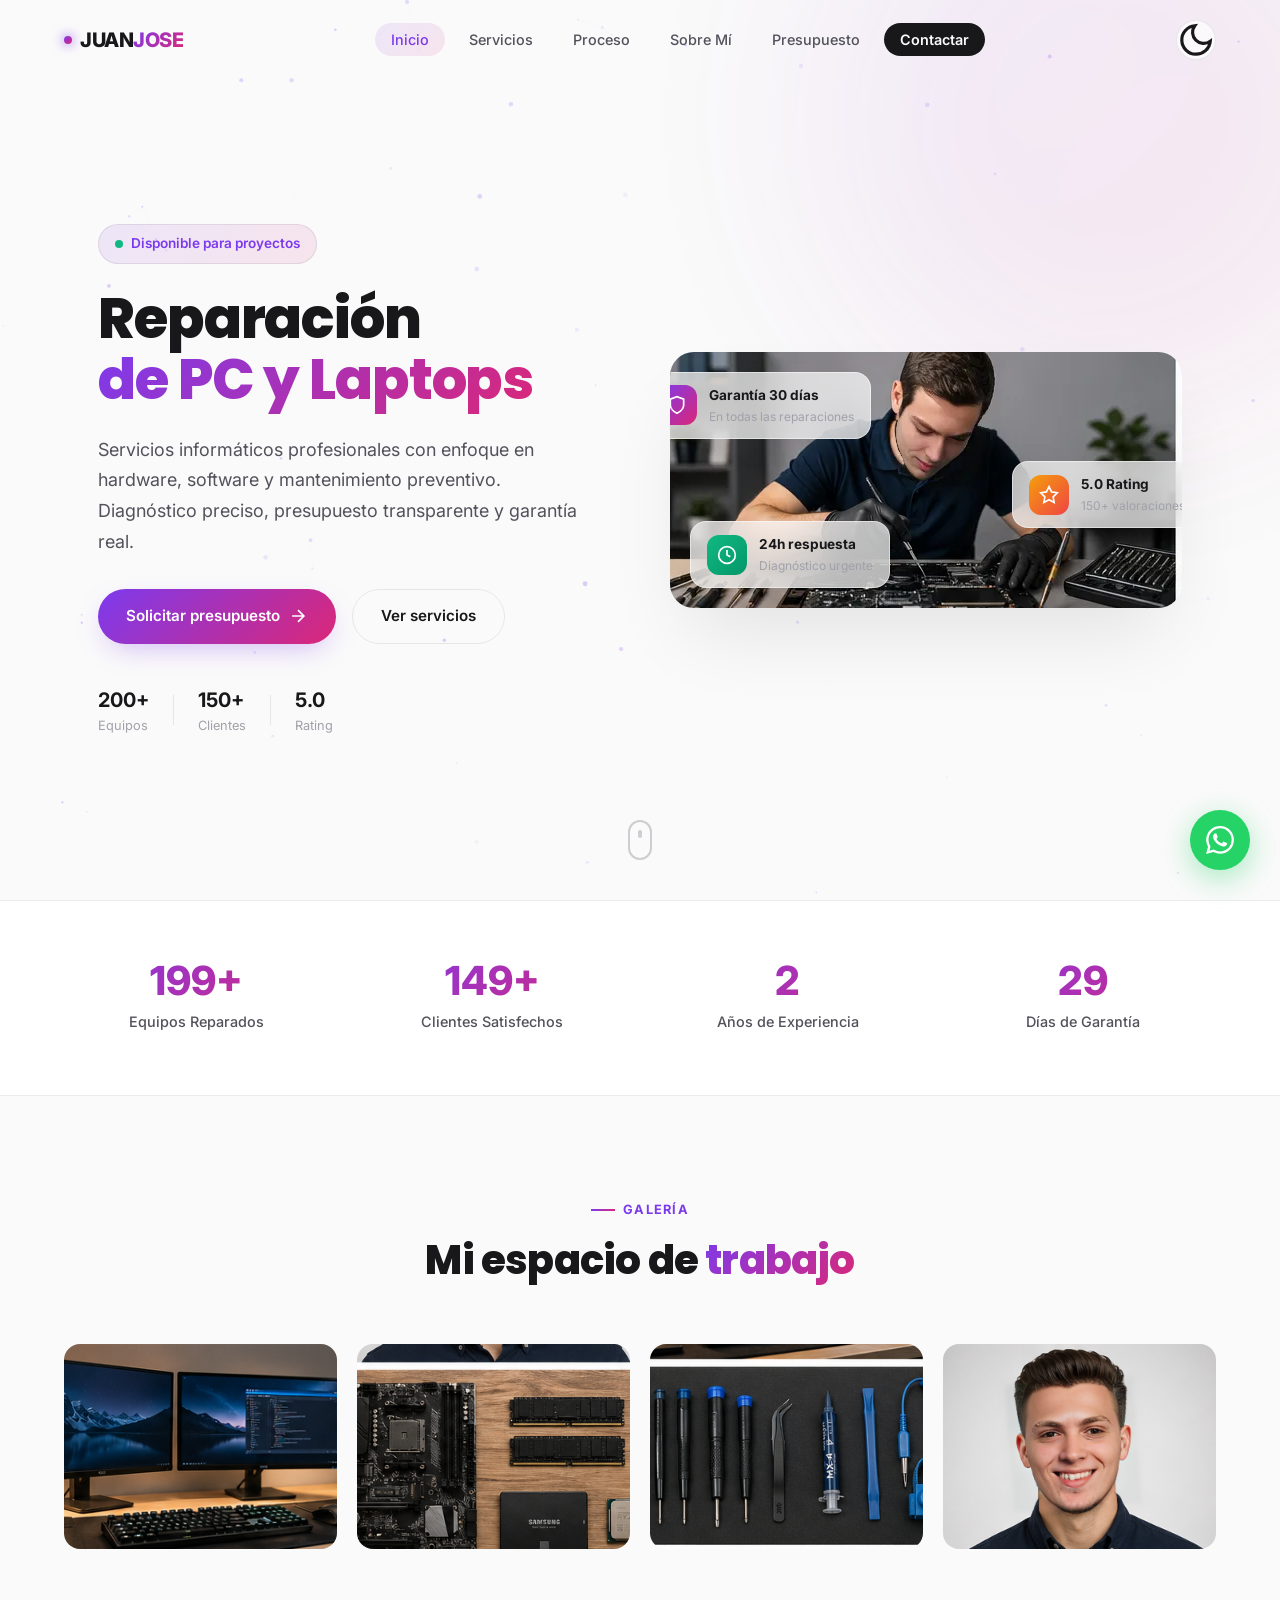
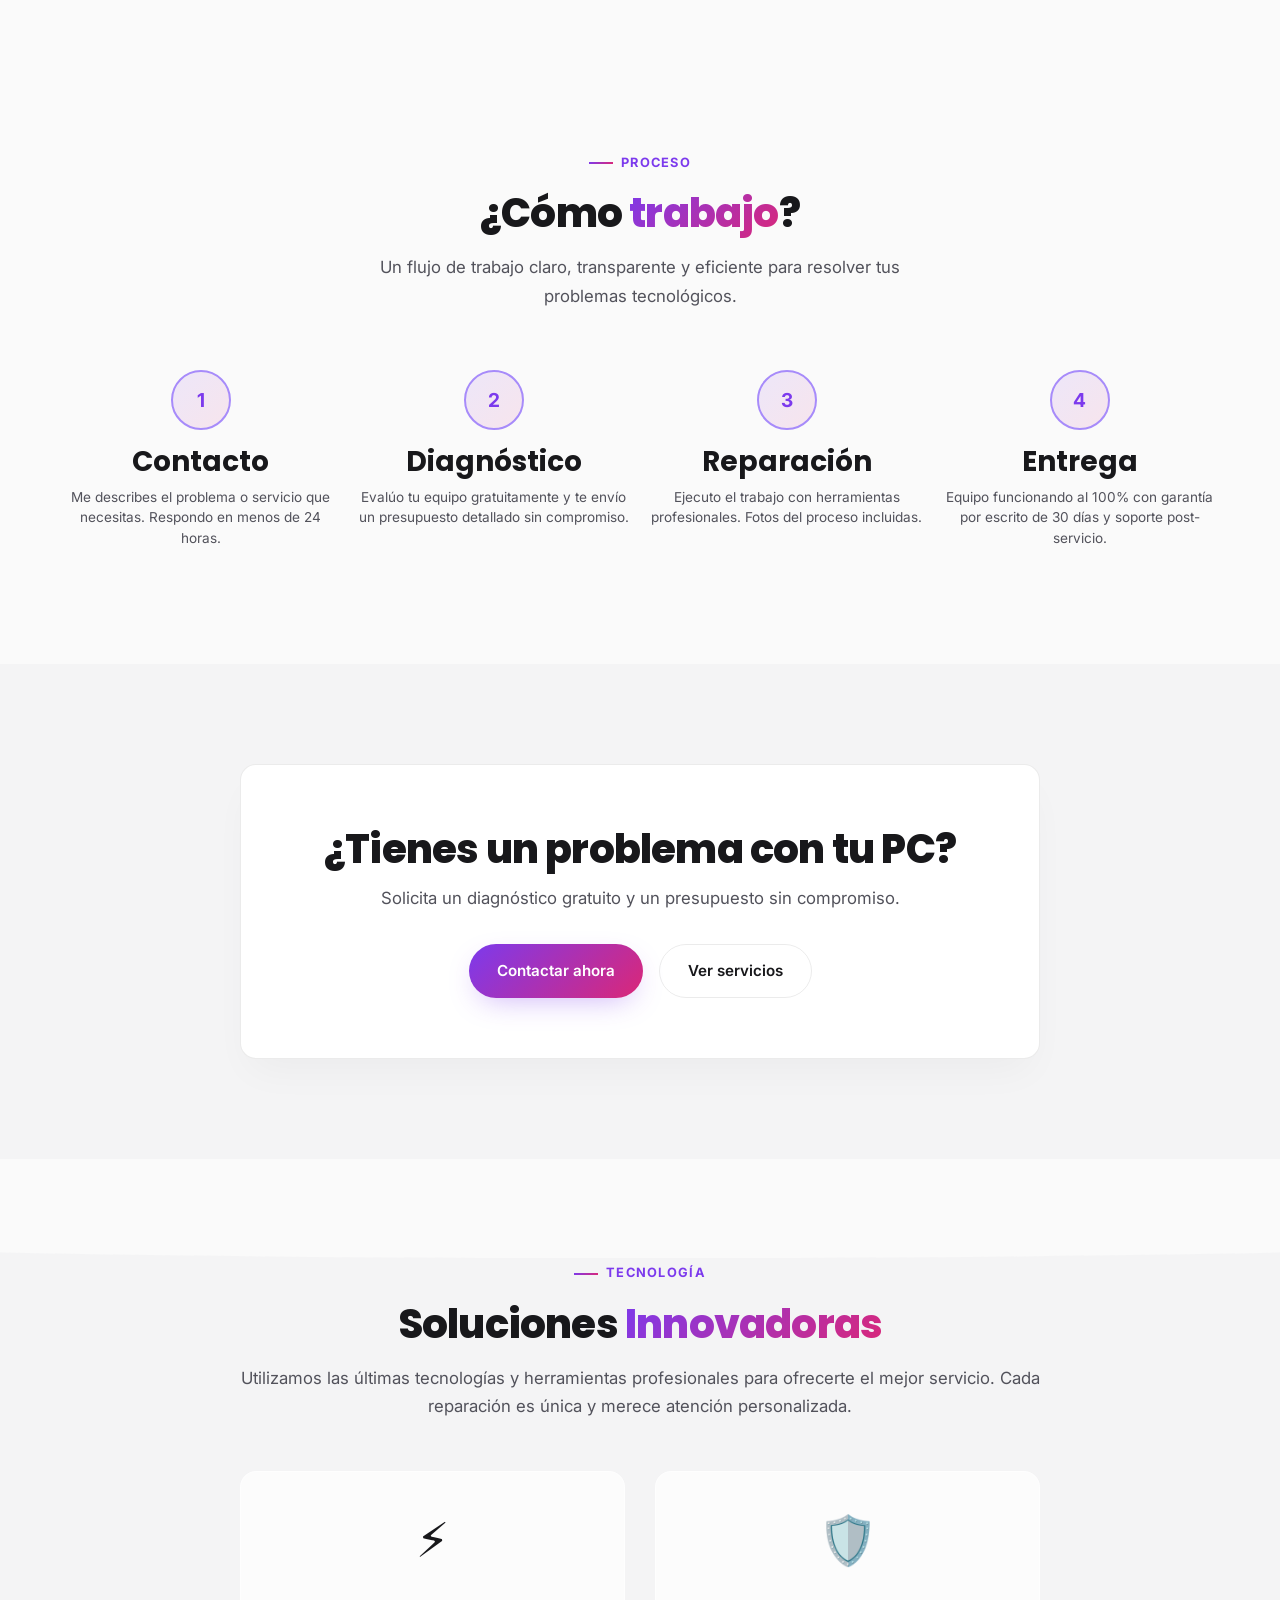
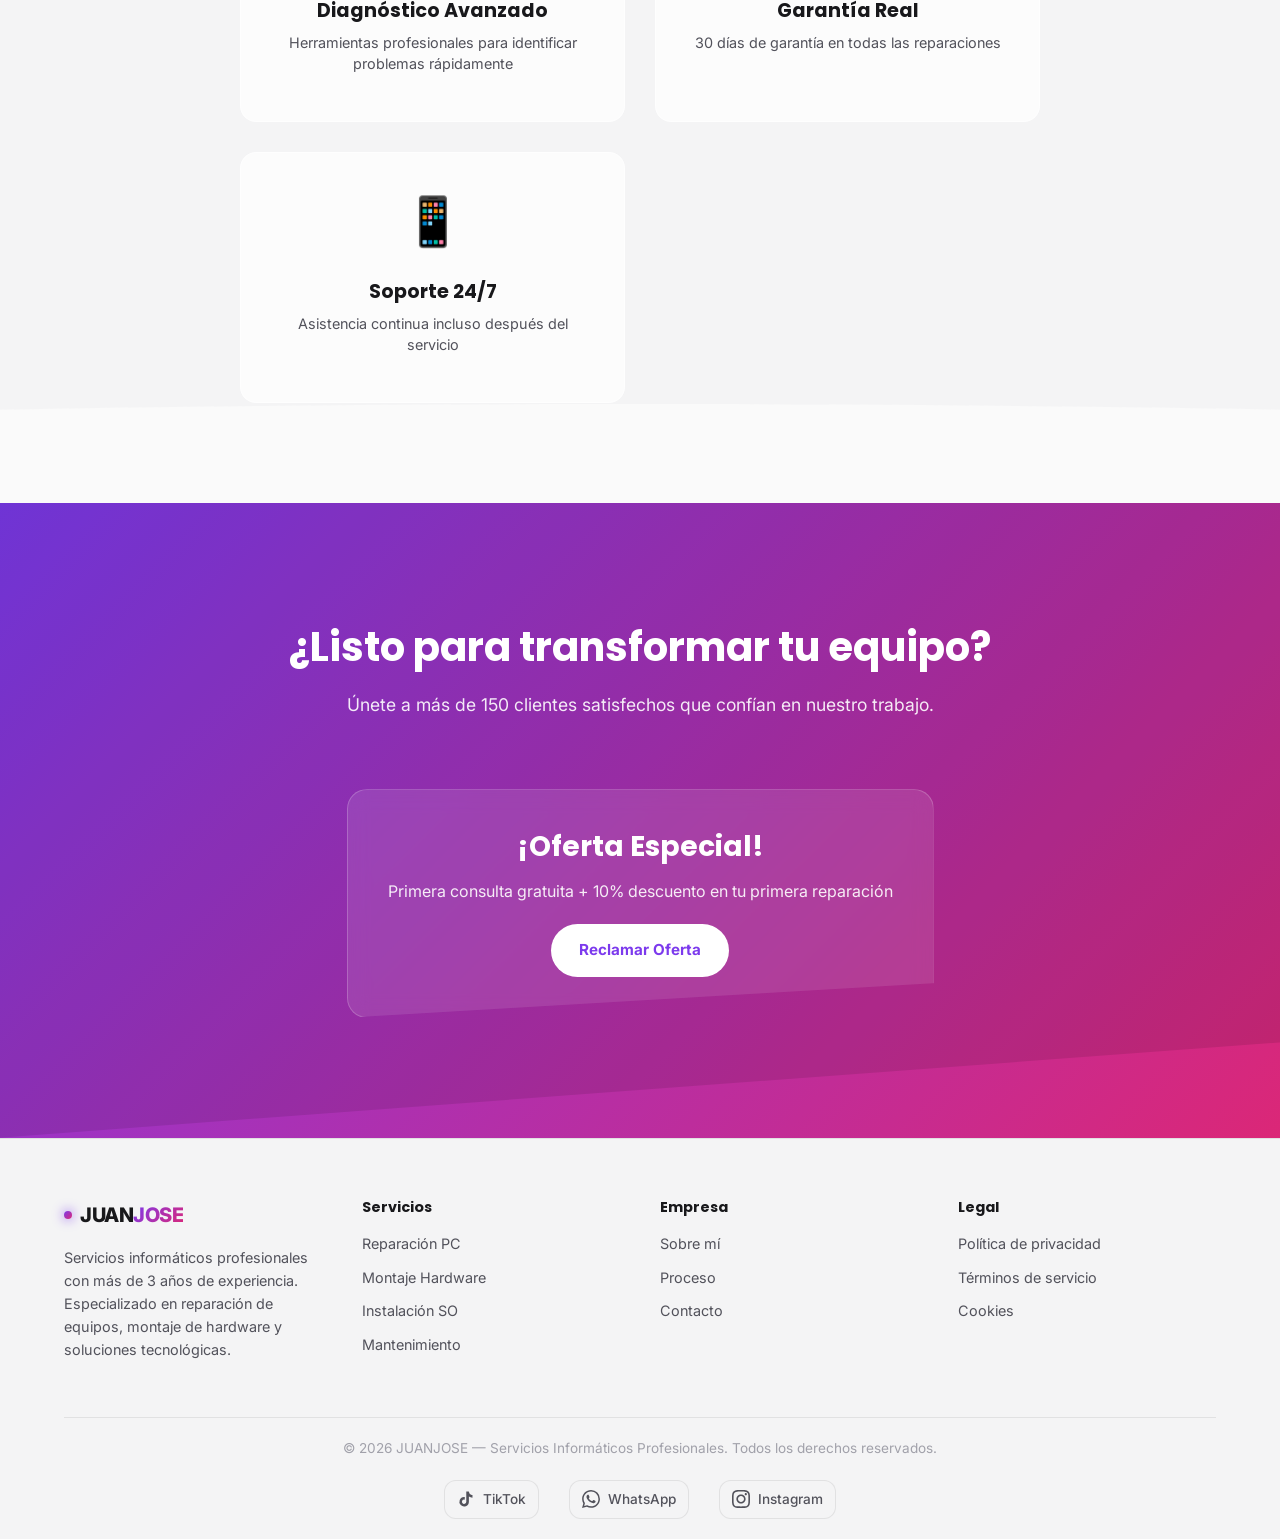
==== index.html @ cff8a8a0 "feat: sitio web completo JUANJOSE - Reparación PC & Laptops - 6 páginas HTML completas con navegació" ====
<!DOCTYPE html>
<html lang="es" data-theme="light">
<head>
    <meta charset="UTF-8">
    <meta name="viewport" content="width=device-width, initial-scale=1.0">
    <link rel="icon" type="image/svg+xml" href="favicon.svg">
    <link rel="apple-touch-icon" href="favicon.svg">
    <title>JUANJOSE | Reparación PC & Laptops Montoro, Córdoba</title>
    <meta name="description" content="Servicios informáticos profesionales en Montoro, Córdoba. Reparación de PC, montaje hardware, Windows/Linux. Diagnóstico en 24h.">
    <link rel="preconnect" href="https://fonts.googleapis.com">
    <link rel="preconnect" href="https://fonts.gstatic.com" crossorigin>
    <link rel="preconnect" href="https://fonts.googleapis.com">
    <link rel="preconnect" href="https://fonts.gstatic.com" crossorigin>
    <link rel="stylesheet" href="styles.css">
    <link href="https://fonts.googleapis.com/css2?family=Inter:wght@300;400;500;600;700;800;900&family=Poppins:wght@600;700;800;900&display=swap" rel="stylesheet">
</head>
<body>
    <canvas id="particleCanvas"></canvas>

    <nav class="nav-glass" id="navbar">
        <div class="container nav-container">
            <a href="index.html" class="logo">
                <span class="logo-dot w3-bounce"></span>
                <span class="logo-text">JUAN<span class="logo-accent">JOSE</span></span>
            </a>
            <ul class="nav-links" id="navLinks">
                <li><a href="index.html" class="active">Inicio</a></li>
                <li><a href="servicios.html">Servicios</a></li>
                <li><a href="proceso.html">Proceso</a></li>
                <li><a href="sobre-mi.html">Sobre Mí</a></li>
                <li><a href="presupuesto.html">Presupuesto</a></li>
                <li><a href="contacto.html" class="nav-cta">Contactar</a></li>
            </ul>
            <div class="nav-actions">
                <button class="theme-toggle" id="themeToggle" aria-label="Cambiar tema">
                    <svg class="sun" viewBox="0 0 24 24" fill="none" stroke="currentColor" stroke-width="2"><circle cx="12" cy="12" r="5"/><path d="M12 1v2m0 18v2M4.22 4.22l1.42 1.42m12.72 12.72l1.42 1.42M1 12h2m18 0h2M4.22 19.78l1.42-1.42M18.36 5.64l1.42-1.42"/></svg>
                    <svg class="moon" viewBox="0 0 24 24" fill="none" stroke="currentColor" stroke-width="2"><path d="M21 12.79A9 9 0 1 1 11.21 3 7 7 0 0 0 21 12.79z"/></svg>
                </button>
                <button class="mobile-toggle" id="mobileToggle" aria-label="Menú"><span></span><span></span><span></span></button>
            </div>
        </div>
    </nav>

    <section id="inicio" class="hero">
        <div class="container hero-grid">
            <div class="hero-content">
                <div class="hero-badge animate-in">
                    <span class="pulse-dot"></span>
                    Disponible para proyectos
                </div>
                <h1 class="hero-title animate-in" style="--delay:0.1s">
                    Reparación<br>
                    <span class="gradient-text">de PC y Laptops</span>
                </h1>
                <p class="hero-desc animate-in" style="--delay:0.2s">
                    Servicios informáticos profesionales con enfoque en hardware, software y mantenimiento preventivo. 
                    Diagnóstico preciso, presupuesto transparente y garantía real.
                </p>
                <div class="hero-buttons animate-in" style="--delay:0.3s">
                    <a href="presupuesto.html" class="btn btn-primary">
                        <span>Solicitar presupuesto</span>
                        <svg width="20" height="20" viewBox="0 0 24 24" fill="none" stroke="currentColor" stroke-width="2"><path d="M5 12h14M12 5l7 7-7 7"/></svg>
                    </a>
                    <a href="servicios.html" class="btn btn-secondary">Ver servicios</a>
                </div>
                <div class="hero-stats-mini animate-in" style="--delay:0.4s">
                    <div><strong>200+</strong><span>Equipos</span></div>
                    <div class="divider"></div>
                    <div><strong>150+</strong><span>Clientes</span></div>
                    <div class="divider"></div>
                    <div><strong>5.0</strong><span>Rating</span></div>
                </div>
            </div>
            <div class="hero-visual animate-in" style="--delay:0.3s">
                <div class="hero-image-wrapper">
                    <img src="hero-tecnico.jpg" alt="Técnico reparando ordenador" class="hero-image">
                    <div class="floating-card card-1">
                        <div class="fc-icon"><svg width="20" height="20" viewBox="0 0 24 24" fill="none" stroke="currentColor" stroke-width="2"><path d="M12 22s8-4 8-10V5l-8-3-8 3v7c0 6 8 10 8 10z"/></svg></div>
                        <div><span class="fc-title">Garantía 30 días</span><span class="fc-sub">En todas las reparaciones</span></div>
                    </div>
                    <div class="floating-card card-2">
                        <div class="fc-icon orange"><svg width="20" height="20" viewBox="0 0 24 24" fill="none" stroke="currentColor" stroke-width="2"><polygon points="12 2 15.09 8.26 22 9.27 17 14.14 18.18 21.02 12 17.77 5.82 21.02 7 14.14 2 9.27 8.91 8.26 12 2"/></svg></div>
                        <div><span class="fc-title">5.0 Rating</span><span class="fc-sub">150+ valoraciones</span></div>
                    </div>
                    <div class="floating-card card-3">
                        <div class="fc-icon green"><svg width="20" height="20" viewBox="0 0 24 24" fill="none" stroke="currentColor" stroke-width="2"><circle cx="12" cy="12" r="10"/><polyline points="12 6 12 12 16 14"/></svg></div>
                        <div><span class="fc-title">24h respuesta</span><span class="fc-sub">Diagnóstico urgente</span></div>
                    </div>
                </div>
            </div>
        </div>
        <div class="scroll-indicator">
            <div class="mouse"><div class="wheel"></div></div>
        </div>
    </section>

    <section class="stats-section">
        <div class="container stats-grid">
            <div class="stat-item" data-target="200">
                <span class="stat-number">0</span>
                <span class="stat-label">Equipos Reparados</span>
            </div>
            <div class="stat-item" data-target="150">
                <span class="stat-number">0</span>
                <span class="stat-label">Clientes Satisfechos</span>
            </div>
            <div class="stat-item" data-target="3">
                <span class="stat-number">0</span>
                <span class="stat-label">Años de Experiencia</span>
            </div>
            <div class="stat-item" data-target="30">
                <span class="stat-number">0</span>
                <span class="stat-label">Días de Garantía</span>
            </div>
        </div>
    </section>

    <section id="galeria" class="gallery-section">
        <div class="container">
            <div class="section-header">
                <span class="section-tag">Galería</span>
                <h2 class="section-title">Mi espacio de <span class="gradient-text">trabajo</span></h2>
            </div>
            <div class="gallery-grid">
                <div class="gallery-item large">
                    <img src="workstation.png" alt="Setup dual monitor">
                    <div class="gallery-overlay"><span>Estación Principal</span></div>
                </div>
                <div class="gallery-item">
                    <img src="componentes.png" alt="Componentes PC">
                    <div class="gallery-overlay"><span>Hardware</span></div>
                </div>
                <div class="gallery-item">
                    <img src="herramientas.png" alt="Herramientas">
                    <div class="gallery-overlay"><span>Diagnóstico</span></div>
                </div>
                <div class="gallery-item">
                    <img src="perfil.jpg" alt="Infraestructura">
                    <div class="gallery-overlay"><span>Infraestructura</span></div>
                </div>
            </div>
        </div>
    </section>

    <section id="proceso" class="process-section">
        <div class="container">
            <div class="section-header">
                <span class="section-tag">Proceso</span>
                <h2 class="section-title">¿Cómo <span class="gradient-text">trabajo</span>?</h2>
                <p class="section-desc">Un flujo de trabajo claro, transparente y eficiente para resolver tus problemas tecnológicos.</p>
            </div>
            <div class="process-timeline">
                <div class="timeline-line"><div class="timeline-progress"></div></div>
                <div class="process-steps">
                    <div class="step" data-step="1">
                        <div class="step-number">1</div>
                        <h3>Contacto</h3>
                        <p>Me describes el problema o servicio que necesitas. Respondo en menos de 24 horas.</p>
                    </div>
                    <div class="step" data-step="2">
                        <div class="step-number">2</div>
                        <h3>Diagnóstico</h3>
                        <p>Evalúo tu equipo gratuitamente y te envío un presupuesto detallado sin compromiso.</p>
                    </div>
                    <div class="step" data-step="3">
                        <div class="step-number">3</div>
                        <h3>Reparación</h3>
                        <p>Ejecuto el trabajo con herramientas profesionales. Fotos del proceso incluidas.</p>
                    </div>
                    <div class="step" data-step="4">
                        <div class="step-number">4</div>
                        <h3>Entrega</h3>
                        <p>Equipo funcionando al 100% con garantía por escrito de 30 días y soporte post-servicio.</p>
                    </div>
                </div>
            </div>
        </div>
    </section>

    <section class="cta-section">
        <div class="container">
            <div class="cta-box">
                <h2>¿Tienes un problema con tu PC?</h2>
                <p>Solicita un diagnóstico gratuito y un presupuesto sin compromiso.</p>
                <div class="cta-buttons">
                    <a href="contacto.html" class="btn btn-primary">Contactar ahora</a>
                    <a href="servicios.html" class="btn btn-secondary">Ver servicios</a>
                </div>
            </div>
        </div>
    </section>

    <!-- Wave Section -->
    <section class="wave-section">
        <div class="container">
            <div class="wave-content">
                <span class="section-tag">Tecnología</span>
                <h2 class="section-title">Soluciones <span class="gradient-text">Innovadoras</span></h2>
                <p class="section-desc">Utilizamos las últimas tecnologías y herramientas profesionales para ofrecerte el mejor servicio. Cada reparación es única y merece atención personalizada.</p>
                <div class="wave-features">
                    <div class="feature-item">
                        <div class="feature-icon">⚡</div>
                        <h3>Diagnóstico Avanzado</h3>
                        <p>Herramientas profesionales para identificar problemas rápidamente</p>
                    </div>
                    <div class="feature-item">
                        <div class="feature-icon">🛡️</div>
                        <h3>Garantía Real</h3>
                        <p>30 días de garantía en todas las reparaciones</p>
                    </div>
                    <div class="feature-item">
                        <div class="feature-icon">📱</div>
                        <h3>Soporte 24/7</h3>
                        <p>Asistencia continua incluso después del servicio</p>
                    </div>
                </div>
            </div>
        </div>
    </section>

    <!-- Clip-path Section -->
    <section class="clip-path-section">
        <div class="container">
            <div class="clip-path-content">
                <h2 style="color: white; margin-bottom: 20px;">¿Listo para transformar tu equipo?</h2>
                <p style="color: rgba(255, 255, 255, 0.9); font-size: 1.1rem; margin-bottom: 30px;">Únete a más de 150 clientes satisfechos que confían en nuestro trabajo.</p>
                <div class="clip-path-card">
                    <h3 style="color: white; margin-bottom: 15px;">¡Oferta Especial!</h3>
                    <p style="color: rgba(255, 255, 255, 0.9); margin-bottom: 20px;">Primera consulta gratuita + 10% descuento en tu primera reparación</p>
                    <a href="contacto.html" class="btn" style="background: white; color: var(--accent); font-weight: 700;">Reclamar Oferta</a>
                </div>
            </div>
        </div>
    </section>

    <footer class="footer">
        <div class="container">
            <div class="footer-grid">
                <div class="footer-brand">
                    <a href="index.html" class="logo"><span class="logo-dot"></span><span class="logo-text">JUAN<span class="logo-accent">JOSE</span></span></a>
                    <p>Servicios informáticos profesionales con más de 3 años de experiencia. Especializado en reparación de equipos, montaje de hardware y soluciones tecnológicas.</p>
                </div>
                <div class="footer-links">
                    <h4>Servicios</h4>
                    <ul>
                        <li><a href="servicios.html">Reparación PC</a></li>
                        <li><a href="servicios.html">Montaje Hardware</a></li>
                        <li><a href="servicios.html">Instalación SO</a></li>
                        <li><a href="servicios.html">Mantenimiento</a></li>
                    </ul>
                </div>
                <div class="footer-links">
                    <h4>Empresa</h4>
                    <ul>
                        <li><a href="sobre-mi.html">Sobre mí</a></li>
                        <li><a href="proceso.html">Proceso</a></li>
                        <li><a href="contacto.html">Contacto</a></li>
                    </ul>
                </div>
                <div class="footer-links">
                    <h4>Legal</h4>
                    <ul>
                        <li><a href="#">Política de privacidad</a></li>
                        <li><a href="#">Términos de servicio</a></li>
                        <li><a href="#">Cookies</a></li>
                    </ul>
                </div>
            </div>
            <div class="footer-bottom">
                <p>© 2026 JUANJOSE — Servicios Informáticos Profesionales. Todos los derechos reservados.</p>
                <div class="footer-social">
                    <a href="https://tiktok.com/@juanjo.reparaciones" target="_blank" aria-label="TikTok" class="social-icon">
                        <svg width="20" height="20" viewBox="0 0 24 24" fill="currentColor">
                            <path d="M19.59 6.69a4.83 4.83 0 0 1-3.77-4.25V2h-3.45v13.67a2.89 2.89 0 0 1-5.2 1.74 2.89 2.89 0 0 1 2.31-4.64 2.93 2.93 0 0 1 .88.13V9.4a6.84 6.84 0 0 0-1-.05A6.33 6.33 0 0 0 5 20.1a6.34 6.34 0 0 0 10.86-4.43v-7a8.16 8.16 0 0 0 4.77 1.52v-3.4a4.85 4.85 0 0 1-1-.1z"/>
                        </svg>
                        TikTok
                    </a>
                    <a href="https://wa.me/34643442983" target="_blank" aria-label="WhatsApp" class="social-icon">
                        <svg width="20" height="20" viewBox="0 0 24 24" fill="currentColor">
                            <path d="M17.472 14.382c-.297-.149-1.758-.867-2.03-.967-.273-.099-.471-.148-.67.15-.197.297-.767.966-.94 1.164-.173.199-.347.223-.644.075-.297-.15-1.255-.463-2.39-1.475-.883-.788-1.48-1.761-1.653-2.059-.173-.297-.018-.458.13-.606.134-.133.298-.347.446-.52.149-.174.198-.298.298-.497.099-.198.05-.371-.025-.52-.075-.149-.669-1.612-.916-2.207-.242-.579-.487-.5-.669-.51-.173-.008-.371-.008-.57-.008-.198 0-.52.074-.792.372-.272.297-1.04 1.016-1.04 2.479 0 1.462 1.065 2.875 1.213 3.074.149.198 2.096 3.2 5.077 4.487.709.306 1.262.489 1.694.625.712.227 1.36.195 1.871.118.571-.085 1.758-.719 2.006-1.413.248-.694.248-1.289.173-1.413-.074-.124-.272-.198-.57-.347m-5.421 7.403h-.004a9.87 9.87 0 01-5.031-1.378l-.361-.214-3.741.982.998-3.648-.235-.374a9.86 9.86 0 01-1.51-5.26c.001-5.45 4.436-9.884 9.888-9.884 2.64 0 5.122 1.03 6.988 2.898a9.825 9.825 0 012.893 6.994c-.003 5.45-4.437 9.884-9.885 9.884m8.413-18.297A11.815 11.815 0 0012.05 0C5.495 0 .16 5.335.157 11.892c0 2.096.547 4.142 1.588 5.945L.057 24l6.305-1.654a11.882 11.882 0 005.683 1.448h.005c6.554 0 11.89-5.335 11.893-11.893a11.821 11.821 0 00-3.48-8.413z"/>
                        </svg>
                        WhatsApp
                    </a>
                    <a href="https://instagram.com/juanjo.reparaciones" target="_blank" aria-label="Instagram" class="social-icon">
                        <svg width="20" height="20" viewBox="0 0 24 24" fill="currentColor">
                            <path d="M12 2.163c3.204 0 3.584.012 4.85.07 3.252.148 4.771 1.691 4.919 4.919.058 1.265.069 1.645.069 4.849 0 3.205-.012 3.584-.069 4.849-.149 3.225-1.664 4.771-4.919 4.919-1.266.058-1.644.07-4.85.07-3.204 0-3.584-.012-4.849-.07-3.26-.149-4.771-1.699-4.919-4.92-.058-1.265-.07-1.644-.07-4.849 0-3.204.013-3.583.07-4.849.149-3.227 1.664-4.771 4.919-4.919 1.266-.057 1.645-.069 4.849-.069zm0-2.163c-3.259 0-3.667.014-4.947.072-4.358.2-6.78 2.618-6.98 6.98-.059 1.281-.073 1.689-.073 4.948 0 3.259.014 3.668.072 4.948.2 4.358 2.618 6.78 6.98 6.98 1.281.058 1.689.072 4.948.072 3.259 0 3.668-.014 4.948-.072 4.354-.2 6.782-2.618 6.979-6.98.059-1.28.073-1.689.073-4.948 0-3.259-.014-3.667-.072-4.947-.196-4.354-2.617-6.78-6.979-6.98-1.281-.059-1.69-.073-4.949-.073zm0 5.838c-3.403 0-6.162 2.759-6.162 6.162s2.759 6.163 6.162 6.163 6.162-2.759 6.162-6.163c0-3.403-2.759-6.162-6.162-6.162zm0 10.162c-2.209 0-4-1.79-4-4 0-2.209 1.791-4 4-4s4 1.791 4 4c0 2.21-1.791 4-4 4zm6.406-11.845c-.796 0-1.441.645-1.441 1.44s.645 1.44 1.441 1.44c.795 0 1.439-.645 1.439-1.44s-.644-1.44-1.439-1.44z"/>
                        </svg>
                        Instagram
                    </a>
                </div>
            </div>
        </div>
    </footer>

    <div class="toast" id="toast"><div class="toast-icon">✓</div><div class="toast-message" id="toastMessage">Mensaje enviado correctamente</div></div>

    <a href="https://wa.me/34643442983?text=Hola%20Juanjo,%20vi%20tu%20web%20y%20necesito..." class="whatsapp-float" target="_blank" aria-label="WhatsApp">
        <svg width="28" height="28" viewBox="0 0 24 24" fill="currentColor"><path d="M17.472 14.382c-.297-.149-1.758-.867-2.03-.967-.273-.099-.471-.148-.67.15-.197.297-.767.966-.94 1.164-.173.199-.347.223-.644.075-.297-.15-1.255-.463-2.39-1.475-.883-.788-1.48-1.761-1.653-2.059-.173-.297-.018-.458.13-.606.134-.133.298-.347.446-.52.149-.174.198-.298.298-.497.099-.198.05-.371-.025-.52-.075-.149-.669-1.612-.916-2.207-.242-.579-.487-.5-.669-.51-.173-.008-.371-.008-.57-.008-.198 0-.52.074-.792.372-.272.297-1.04 1.016-1.04 2.479 0 1.462 1.065 2.875 1.213 3.074.149.198 2.096 3.2 5.077 4.487.709.306 1.262.489 1.694.625.712.227 1.36.195 1.871.118.571-.085 1.758-.719 2.006-1.413.248-.694.248-1.289.173-1.413-.074-.124-.272-.198-.57-.347m-5.421 7.403h-.004a9.87 9.87 0 01-5.031-1.378l-.361-.214-3.741.982.998-3.648-.235-.374a9.86 9.86 0 01-1.51-5.26c.001-5.45 4.436-9.884 9.888-9.884 2.64 0 5.122 1.03 6.988 2.898a9.825 9.825 0 012.893 6.994c-.003 5.45-4.437 9.884-9.885 9.884m8.413-18.297A11.815 11.815 0 0012.05 0C5.495 0 .16 5.335.157 11.892c0 2.096.547 4.142 1.588 5.945L.057 24l6.305-1.654a11.882 11.882 0 005.683 1.448h.005c6.554 0 11.89-5.335 11.893-11.893a11.821 11.821 0 00-3.48-8.413z"/></svg>
    </a>

    <script src="script.js"></script>
</body>
</html>
---- styles.css ----
/* ========================================
   JUANJOSE - Premium Stylesheet
   ======================================== */

:root {
    --font-sans: 'Inter', system-ui, -apple-system, sans-serif;
    --font-heading: 'Poppins', system-ui, -apple-system, sans-serif;

    /* Light Theme */
    --bg-primary: #fafafa;
    --bg-secondary: #ffffff;
    --bg-tertiary: #f4f4f5;
    --bg-card: rgba(255, 255, 255, 0.7);
    --text-primary: #18181b;
    --text-secondary: #52525b;
    --text-muted: #a1a1aa;
    --border: rgba(0, 0, 0, 0.08);
    --shadow: rgba(0, 0, 0, 0.04);
    --shadow-lg: rgba(0, 0, 0, 0.1);

    /* Brand Gradients */
    --gradient-start: #7c3aed;
    --gradient-end: #db2777;
    --gradient: linear-gradient(135deg, var(--gradient-start), var(--gradient-end));
    --gradient-soft: linear-gradient(135deg, rgba(124,58,237,0.1), rgba(219,39,119,0.1));

    /* Accents */
    --accent: #7c3aed;
    --accent-light: #a78bfa;
    --accent-pink: #db2777;
    --success: #10b981;
    --warning: #f59e0b;

    /* Glass */
    --glass: rgba(255, 255, 255, 0.7);
    --glass-border: rgba(255, 255, 255, 0.5);

    /* Transitions */
    --transition: all 0.3s cubic-bezier(0.4, 0, 0.2, 1);
    --transition-slow: all 0.5s cubic-bezier(0.4, 0, 0.2, 1);

    /* Spacing */
    --container: 1200px;
    --radius: 16px;
    --radius-sm: 12px;
}

[data-theme="dark"] {
    --bg-primary: #09090b;
    --bg-secondary: #18181b;
    --bg-tertiary: #27272a;
    --bg-card: rgba(24, 24, 27, 0.7);
    --text-primary: #fafafa;
    --text-secondary: #a1a1aa;
    --text-muted: #71717a;
    --border: rgba(255, 255, 255, 0.08);
    --shadow: rgba(0, 0, 0, 0.2);
    --shadow-lg: rgba(0, 0, 0, 0.4);
    --glass: rgba(24, 24, 27, 0.7);
    --glass-border: rgba(255, 255, 255, 0.1);
}

/* Reset & Base */
*, *::before, *::after {
    margin: 0;
    padding: 0;
    box-sizing: border-box;
}

html {
    scroll-behavior: smooth;
    font-size: 16px;
}

body {
    font-family: var(--font-sans);
    background: var(--bg-primary);
    color: var(--text-primary);
    line-height: 1.6;
    overflow-x: hidden;
    transition: background 0.5s ease, color 0.5s ease;
}

/* ========================================
   TYPOGRAPHY
   ======================================== */
h1, h2, h3, h4, h5, h6 {
    font-family: var(--font-heading);
    font-weight: 700;
    line-height: 1.2;
    margin-bottom: 0.5em;
}

h1 { font-size: clamp(2.5rem, 5vw, 3.5rem); }
h2 { font-size: clamp(2rem, 4vw, 2.5rem); }
h3 { font-size: clamp(1.5rem, 3vw, 1.75rem); }
h4 { font-size: clamp(1.25rem, 2.5vw, 1.5rem); }
h5 { font-size: 1.1rem; }
h6 { font-size: 1rem; }

p {
    margin-bottom: 1rem;
}

a {
    color: var(--accent);
    text-decoration: none;
    transition: color 0.2s ease;
}

a:hover {
    color: var(--accent-pink);
}

strong, b {
    font-weight: 600;
}

em, i {
    font-style: italic;
}

small {
    font-size: 0.875rem;
}

.text-h1 { font-size: clamp(2.5rem, 5vw, 3.5rem); }
.text-h2 { font-size: clamp(2rem, 4vw, 2.5rem); }
.text-h3 { font-size: clamp(1.5rem, 3vw, 1.75rem); }
.text-h4 { font-size: clamp(1.25rem, 2.5vw, 1.5rem); }

.text-light { font-weight: 300; }
.text-regular { font-weight: 400; }
.text-medium { font-weight: 500; }
.text-semibold { font-weight: 600; }
.text-bold { font-weight: 700; }
.text-extrabold { font-weight: 800; }
.text-black { font-weight: 900; }

.text-gradient {
    background: var(--gradient);
    -webkit-background-clip: text;
    -webkit-text-fill-color: transparent;
    background-clip: text;
}

::selection {
    background: var(--accent);
    color: white;
}

::-webkit-scrollbar {
    width: 8px;
}
::-webkit-scrollbar-track {
    background: var(--bg-primary);
}
::-webkit-scrollbar-thumb {
    background: var(--gradient);
    border-radius: 4px;
}

/* Background Canvas */
#particleCanvas {
    position: fixed;
    top: 0;
    left: 0;
    width: 100%;
    height: 100%;
    z-index: -1;
    opacity: 0.4;
    pointer-events: none;
}

/* Container */
.container {
    max-width: var(--container);
    margin: 0 auto;
    padding: 0 24px;
}

/* ========================================
   UTILITIES
   ======================================== */
.flex {
    display: flex;
}

.flex-col {
    display: flex;
    flex-direction: column;
}

.grid {
    display: grid;
}

.grid-cols-2 {
    grid-template-columns: repeat(2, 1fr);
}

.grid-cols-auto {
    grid-template-columns: repeat(auto-fit, minmax(250px, 1fr));
}

.gap-4 { gap: 1rem; }
.gap-8 { gap: 2rem; }

.items-center { align-items: center; }
.justify-center { justify-content: center; }
.justify-between { justify-content: space-between; }

.text-center { text-align: center; }
.text-primary { color: var(--text-primary); }
.text-secondary { color: var(--text-secondary); }

.bg-primary { background: var(--bg-primary); }
.bg-secondary { background: var(--bg-secondary); }
.bg-tertiary { background: var(--bg-tertiary); }

.rounded { border-radius: var(--radius); }
.rounded-sm { border-radius: var(--radius-sm); }
.rounded-full { border-radius: 100px; }

.p-4 { padding: 1rem; }
.p-6 { padding: 1.5rem; }

.mb-2 { margin-bottom: 0.5rem; }
.mb-4 { margin-bottom: 1rem; }
.mb-8 { margin-bottom: 2rem; }

.w-full { width: 100%; }
.h-auto { height: auto; }

.shadow { box-shadow: 0 4px 20px var(--shadow); }
.shadow-lg { box-shadow: 0 20px 40px -10px var(--shadow-lg); }

.transition { transition: var(--transition); }

/* ========================================
   NAVIGATION
   ======================================== */

/* ========================================
   NAVIGATION
   ======================================== */
.nav-glass {
    position: fixed;
    top: 0;
    left: 0;
    right: 0;
    z-index: 1000;
    background: transparent;
    transition: var(--transition-slow);
    padding: 20px 0;
}

.nav-glass.scrolled {
    background: var(--glass);
    backdrop-filter: blur(20px) saturate(180%);
    -webkit-backdrop-filter: blur(20px) saturate(180%);
    border-bottom: 1px solid var(--glass-border);
    padding: 12px 0;
    box-shadow: 0 4px 30px var(--shadow);
}

.nav-container {
    display: flex;
    align-items: center;
    justify-content: space-between;
}

.logo {
    display: flex;
    align-items: center;
    gap: 8px;
    text-decoration: none;
    font-weight: 800;
    font-size: 1.25rem;
    color: var(--text-primary);
    letter-spacing: -0.5px;
}

.logo-dot {
    width: 8px;
    height: 8px;
    background: var(--gradient);
    border-radius: 50%;
    box-shadow: 0 0 12px var(--accent);
    animation: pulse 2s infinite;
}

.logo-accent {
    background: var(--gradient);
    -webkit-background-clip: text;
    -webkit-text-fill-color: transparent;
    background-clip: text;
}

.nav-links {
    display: flex;
    list-style: none;
    gap: 8px;
    align-items: center;
}

.nav-links a {
    text-decoration: none;
    color: var(--text-secondary);
    font-weight: 500;
    font-size: 0.9rem;
    padding: 8px 16px;
    border-radius: 100px;
    transition: var(--transition);
    position: relative;
}

.nav-links a:hover,
.nav-links a.active {
    color: var(--accent);
    background: var(--gradient-soft);
}

.nav-cta {
    background: var(--text-primary) !important;
    color: var(--bg-primary) !important;
    font-weight: 600 !important;
}

.nav-cta:hover {
    transform: translateY(-2px);
    box-shadow: 0 8px 20px var(--shadow-lg);
}

.nav-actions {
    display: flex;
    align-items: center;
    gap: 12px;
}

.theme-toggle {
    width: 40px;
    height: 40px;
    border-radius: 50%;
    border: 1px solid var(--border);
    background: var(--bg-card);
    backdrop-filter: blur(10px);
    cursor: pointer;
    display: flex;
    align-items: center;
    justify-content: center;
    color: var(--text-primary);
    transition: var(--transition);
}

.theme-toggle:hover {
    transform: rotate(20deg) scale(1.1);
    border-color: var(--accent);
}

.theme-toggle .sun { display: none; }
.theme-toggle .moon { display: block; }
[data-theme="dark"] .theme-toggle .sun { display: block; }
[data-theme="dark"] .theme-toggle .moon { display: none; }

.mobile-toggle {
    display: none;
    flex-direction: column;
    gap: 5px;
    background: none;
    border: none;
    cursor: pointer;
    padding: 5px;
}

.mobile-toggle span {
    display: block;
    width: 24px;
    height: 2px;
    background: var(--text-primary);
    border-radius: 2px;
    transition: var(--transition);
}

/* ========================================
   HERO
   ======================================== */
.hero {
    min-height: 100vh;
    display: flex;
    align-items: center;
    padding: 140px 0 80px;
    position: relative;
    overflow: hidden;
}

.hero::before {
    content: '';
    position: absolute;
    top: -20%;
    right: -10%;
    width: 600px;
    height: 600px;
    background: var(--gradient);
    opacity: 0.08;
    filter: blur(100px);
    border-radius: 50%;
    animation: float 8s ease-in-out infinite;
}

.hero-grid {
    display: grid;
    grid-template-columns: 1fr 1fr;
    gap: 60px;
    align-items: center;
}

.hero-badge {
    display: inline-flex;
    align-items: center;
    gap: 8px;
    padding: 8px 16px;
    background: var(--gradient-soft);
    border: 1px solid var(--border);
    border-radius: 100px;
    font-size: 0.85rem;
    font-weight: 600;
    color: var(--accent);
    margin-bottom: 24px;
    width: fit-content;
}

.pulse-dot {
    width: 8px;
    height: 8px;
    background: var(--success);
    border-radius: 50%;
    animation: pulse 2s infinite;
}

.hero-title {
    font-family: var(--font-heading);
    font-weight: 800;
    line-height: 1.1;
    letter-spacing: -0.02em;
    margin-bottom: 24px;
}

.gradient-text {
    background: var(--gradient);
    -webkit-background-clip: text;
    -webkit-text-fill-color: transparent;
    background-clip: text;
}

.hero-desc {
    font-size: 1.125rem;
    color: var(--text-secondary);
    max-width: 480px;
    margin-bottom: 32px;
    line-height: 1.7;
}

.hero-buttons {
    display: flex;
    gap: 16px;
    margin-bottom: 40px;
    flex-wrap: wrap;
}

.btn {
    display: inline-flex;
    align-items: center;
    gap: 8px;
    padding: 14px 28px;
    border-radius: 100px;
    font-weight: 600;
    font-size: 0.95rem;
    text-decoration: none;
    cursor: pointer;
    border: none;
    transition: var(--transition);
    position: relative;
    overflow: hidden;
}

.btn-primary {
    background: var(--gradient);
    color: white;
    box-shadow: 0 10px 30px -10px rgba(124, 58, 237, 0.4);
}

.btn-primary:hover {
    transform: translateY(-3px);
    box-shadow: 0 20px 40px -10px rgba(124, 58, 237, 0.5);
}

.btn-primary:active {
    transform: translateY(-1px);
}

.btn-secondary {
    background: transparent;
    color: var(--text-primary);
    border: 1.5px solid var(--border);
}

.btn-secondary:hover {
    border-color: var(--accent);
    color: var(--accent);
    background: var(--gradient-soft);
}

.btn-full {
    width: 100%;
    justify-content: center;
}

.hero-stats-mini {
    display: flex;
    align-items: center;
    gap: 24px;
}

.hero-stats-mini div {
    display: flex;
    flex-direction: column;
}

.hero-stats-mini strong {
    font-size: 1.25rem;
    font-weight: 700;
    color: var(--text-primary);
}

.hero-stats-mini span {
    font-size: 0.8rem;
    color: var(--text-muted);
}

.hero-stats-mini .divider {
    width: 1px;
    height: 30px;
    background: var(--border);
}

/* Hero Visual */
.hero-visual {
    position: relative;
}

.hero-image-wrapper {
    position: relative;
    border-radius: 24px;
    overflow: hidden;
    box-shadow: 0 40px 80px -20px var(--shadow-lg);
}

.hero-image {
    width: 100%;
    height: auto;
    display: block;
    transition: transform 0.7s ease;
}

.hero-image-wrapper:hover .hero-image {
    transform: scale(1.05);
}

.floating-card {
    position: absolute;
    background: var(--glass);
    backdrop-filter: blur(20px);
    border: 1px solid var(--glass-border);
    padding: 12px 16px;
    border-radius: 16px;
    display: flex;
    align-items: center;
    gap: 12px;
    box-shadow: 0 8px 32px var(--shadow);
    animation: float 6s ease-in-out infinite;
}

.fc-icon {
    width: 40px;
    height: 40px;
    border-radius: 12px;
    background: var(--gradient);
    display: flex;
    align-items: center;
    justify-content: center;
    color: white;
    flex-shrink: 0;
}

.fc-icon.orange { background: linear-gradient(135deg, #f59e0b, #ef4444); }
.fc-icon.green { background: linear-gradient(135deg, #10b981, #059669); }

.fc-title {
    display: block;
    font-weight: 700;
    font-size: 0.85rem;
    color: var(--text-primary);
}

.fc-sub {
    display: block;
    font-size: 0.75rem;
    color: var(--text-muted);
}

.card-1 { top: 20px; left: -30px; animation-delay: 0s; }
.card-2 { bottom: 80px; right: -20px; animation-delay: 1.5s; }
.card-3 { bottom: 20px; left: 20px; animation-delay: 3s; }

.scroll-indicator {
    position: absolute;
    bottom: 40px;
    left: 50%;
    transform: translateX(-50%);
    display: flex;
    flex-direction: column;
    align-items: center;
    gap: 8px;
    opacity: 0.5;
    animation: bounce 2s infinite;
}

.mouse {
    width: 24px;
    height: 40px;
    border: 2px solid var(--text-muted);
    border-radius: 12px;
    display: flex;
    justify-content: center;
    padding-top: 8px;
}

.wheel {
    width: 4px;
    height: 8px;
    background: var(--text-muted);
    border-radius: 2px;
    animation: scroll 2s infinite;
}

/* ========================================
   STATS
   ======================================== */
.stats-section {
    padding: 60px 0;
    background: var(--bg-secondary);
    border-top: 1px solid var(--border);
    border-bottom: 1px solid var(--border);
}

.stats-grid {
    display: grid;
    grid-template-columns: repeat(auto-fit, minmax(200px, 1fr));
    gap: 30px;
    text-align: center;
}

.stat-item {
    position: relative;
}

.stat-number {
    display: block;
    font-size: 2.5rem;
    font-weight: 800;
    background: var(--gradient);
    -webkit-background-clip: text;
    -webkit-text-fill-color: transparent;
    background-clip: text;
    line-height: 1;
    margin-bottom: 8px;
}

.stat-label {
    font-size: 0.9rem;
    color: var(--text-secondary);
    font-weight: 500;
}

/* ========================================
   SECTIONS COMMON
   ======================================== */
section {
    padding: 100px 0;
}

.section-header {
    text-align: center;
    max-width: 600px;
    margin: 0 auto 60px;
}

.section-tag {
    display: inline-block;
    font-size: 0.8rem;
    font-weight: 700;
    text-transform: uppercase;
    letter-spacing: 0.1em;
    color: var(--accent);
    margin-bottom: 16px;
    position: relative;
    padding-left: 32px;
}

.section-tag::before {
    content: '';
    position: absolute;
    left: 0;
    top: 50%;
    transform: translateY(-50%);
    width: 24px;
    height: 2px;
    background: var(--gradient);
}

.section-title {
    font-family: var(--font-heading);
    font-weight: 800;
    letter-spacing: -0.02em;
    line-height: 1.2;
    margin-bottom: 16px;
}

.section-desc {
    color: var(--text-secondary);
    font-size: 1.05rem;
    line-height: 1.7;
}

/* ========================================
   GALLERY
   ======================================== */
.gallery-grid {
    display: grid;
    grid-template-columns: repeat(auto-fill, minmax(250px, 1fr));
    gap: 20px;
}

.gallery-item {
    position: relative;
    border-radius: var(--radius);
    overflow: hidden;
    cursor: pointer;
    aspect-ratio: 4/3;
}

.gallery-item img {
    width: 100%;
    height: 100%;
    object-fit: cover;
    transition: transform 0.4s ease;
}

.gallery-item:hover img {
    transform: scale(1.05);
}

.gallery-overlay {
    position: absolute;
    inset: 0;
    background: linear-gradient(to top, rgba(0,0,0,0.7) 0%, transparent 60%);
    display: flex;
    align-items: flex-end;
    padding: 16px;
    opacity: 0;
    transition: opacity 0.3s ease;
}

.gallery-item:hover .gallery-overlay {
    opacity: 1;
}

.gallery-overlay span {
    color: white;
    font-weight: 600;
    font-size: 1rem;
}

/* ========================================
   SERVICES
   ======================================== */
.services-section {
    background: var(--bg-tertiary);
}

.services-grid {
    display: grid;
    grid-template-columns: repeat(auto-fit, minmax(280px, 1fr));
    gap: 20px;
}

.service-card {
    background: var(--bg-secondary);
    border-radius: var(--radius);
    border: 1px solid var(--border);
    transition: transform 0.3s ease, box-shadow 0.3s ease;
    display: flex;
    flex-direction: column;
}

.service-card:hover {
    transform: translateY(-5px);
    box-shadow: 0 15px 30px -10px var(--shadow-lg);
}

.service-image {
    height: 180px;
    overflow: hidden;
    border-radius: var(--radius) var(--radius) 0 0;
}

.service-image img {
    width: 100%;
    height: 100%;
    object-fit: cover;
}

.service-content {
    padding: 20px;
    flex-grow: 1;
    display: flex;
    flex-direction: column;
}

.service-content h3 {
    font-family: var(--font-heading);
    font-weight: 700;
    margin-bottom: 10px;
}

.service-content p {
    font-size: 0.9rem;
    color: var(--text-secondary);
    line-height: 1.5;
    margin-bottom: 15px;
    flex-grow: 1;
}

.service-footer {
    display: flex;
    align-items: center;
    justify-content: space-between;
    padding-top: 15px;
    border-top: 1px solid var(--border);
}

.price strong {
    color: var(--accent);
    font-size: 1rem;
    font-weight: 700;
}

.btn-add {
    background: transparent;
    border: 1.5px solid var(--border);
    color: var(--text-secondary);
    padding: 6px 12px;
    border-radius: 100px;
    font-size: 0.8rem;
    font-weight: 600;
    cursor: pointer;
    transition: var(--transition);
}

.btn-add:hover {
    border-color: var(--accent);
    color: var(--accent);
}

/* ========================================
   PROCESS
   ======================================== */
.process-section {
    background: var(--bg-primary);
}

.process-steps {
    display: grid;
    grid-template-columns: repeat(auto-fit, minmax(220px, 1fr));
    gap: 20px;
}

.step {
    text-align: center;
}

.step-number {
    width: 60px;
    height: 60px;
    border-radius: 50%;
    background: var(--gradient-soft);
    border: 2px solid var(--accent-light);
    display: flex;
    align-items: center;
    justify-content: center;
    font-size: 1.2rem;
    font-weight: 700;
    color: var(--accent);
    margin: 0 auto 15px;
}

.step h3 {
    font-family: var(--font-heading);
    font-weight: 700;
    margin-bottom: 8px;
}

.step p {
    font-size: 0.85rem;
    color: var(--text-secondary);
    line-height: 1.5;
}

/* ========================================
   ABOUT
   ======================================== */
.about-section {
    background: var(--bg-secondary);
}

.about-grid {
    display: grid;
    grid-template-columns: 1fr 1.2fr;
    gap: 80px;
    align-items: center;
}

.about-image-wrapper {
    position: relative;
}

.about-image {
    width: 100%;
    border-radius: var(--radius);
    box-shadow: 0 30px 60px -15px var(--shadow-lg);
}

.experience-badge {
    position: absolute;
    bottom: -20px;
    right: -20px;
    background: var(--bg-secondary);
    border: 1px solid var(--border);
    padding: 20px 28px;
    border-radius: var(--radius);
    box-shadow: 0 20px 40px var(--shadow-lg);
    text-align: center;
    animation: float 5s ease-in-out infinite;
}

.exp-number {
    display: block;
    font-size: 2.5rem;
    font-weight: 800;
    background: var(--gradient);
    -webkit-background-clip: text;
    -webkit-text-fill-color: transparent;
    background-clip: text;
    line-height: 1;
}

.exp-text {
    font-size: 0.75rem;
    color: var(--text-muted);
    text-transform: uppercase;
    letter-spacing: 0.05em;
    font-weight: 600;
}

.about-content p {
    color: var(--text-secondary);
    margin-bottom: 20px;
    line-height: 1.8;
}

.skills {
    display: flex;
    flex-wrap: wrap;
    gap: 10px;
    margin-top: 32px;
}

.skill-tag {
    padding: 8px 16px;
    background: var(--bg-tertiary);
    border: 1px solid var(--border);
    border-radius: 100px;
    font-size: 0.8rem;
    font-weight: 600;
    color: var(--text-secondary);
    transition: var(--transition);
}

.skill-tag:hover {
    background: var(--gradient-soft);
    border-color: var(--accent-light);
    color: var(--accent);
    transform: translateY(-2px);
}

/* ========================================
   TESTIMONIALS
   ======================================== */
.testimonials-section {
    background: var(--bg-tertiary);
}

.testimonials-grid {
    display: grid;
    grid-template-columns: repeat(auto-fit, minmax(280px, 1fr));
    gap: 20px;
}

.testimonial-card {
    background: var(--bg-secondary);
    border-radius: var(--radius);
    padding: 20px;
    border: 1px solid var(--border);
    display: flex;
    flex-direction: column;
}

.stars {
    color: var(--warning);
    font-size: 1rem;
    letter-spacing: 1px;
    margin-bottom: 10px;
}

.testimonial-card > p {
    color: var(--text-secondary);
    font-size: 0.9rem;
    line-height: 1.5;
    margin-bottom: 15px;
    flex-grow: 1;
}

.testimonial-author {
    display: flex;
    align-items: center;
    gap: 10px;
}

.author-avatar {
    width: 36px;
    height: 36px;
    border-radius: 50%;
    background: var(--gradient-soft);
    display: flex;
    align-items: center;
    justify-content: center;
    color: var(--accent);
    font-weight: 600;
    font-size: 0.8rem;
    flex-shrink: 0;
}

.author-info {
    flex: 1;
}

.author-info strong {
    display: block;
    font-size: 0.9rem;
    color: var(--text-primary);
}

.author-info span {
    font-size: 0.75rem;
    color: var(--text-muted);
}

/* ========================================
   CALCULATOR
   ======================================== */
.calculator-section {
    background: var(--bg-primary);
}

.calculator-wrapper {
    display: grid;
    grid-template-columns: 1.5fr 1fr;
    gap: 40px;
    max-width: 900px;
    margin: 0 auto;
}

.calculator-options {
    display: flex;
    flex-direction: column;
    gap: 32px;
}

.calc-category h4 {
    display: flex;
    align-items: center;
    gap: 8px;
    font-family: var(--font-heading);
    font-size: 0.85rem;
    text-transform: uppercase;
    letter-spacing: 0.05em;
    color: var(--accent);
    margin-bottom: 16px;
    padding-bottom: 8px;
    border-bottom: 1px solid var(--border);
}

.calc-option {
    display: flex;
    align-items: center;
    gap: 12px;
    padding: 14px;
    border-radius: var(--radius-sm);
    cursor: pointer;
    transition: var(--transition);
    margin-bottom: 8px;
    border: 1.5px solid transparent;
}

.calc-option:hover {
    background: var(--bg-secondary);
    border-color: var(--border);
}

.calc-option input {
    display: none;
}

.checkmark {
    width: 22px;
    height: 22px;
    border: 2px solid var(--border);
    border-radius: 6px;
    display: flex;
    align-items: center;
    justify-content: center;
    transition: var(--transition);
    flex-shrink: 0;
    position: relative;
}

.checkmark::after {
    content: '';
    width: 10px;
    height: 10px;
    background: var(--gradient);
    border-radius: 3px;
    transform: scale(0);
    transition: transform 0.2s ease;
}

.calc-option input:checked ~ .checkmark {
    border-color: var(--accent);
}

.calc-option input:checked ~ .checkmark::after {
    transform: scale(1);
}

.option-name {
    flex: 1;
    font-weight: 500;
    color: var(--text-primary);
}

.option-price {
    font-weight: 700;
    color: var(--accent);
}

.calculator-summary {
    background: var(--bg-secondary);
    border-radius: var(--radius);
    padding: 32px;
    border: 1px solid var(--border);
    height: fit-content;
    position: sticky;
    top: 100px;
    box-shadow: 0 20px 40px -10px var(--shadow);
}

.calculator-summary h3 {
    font-family: var(--font-heading);
    margin-bottom: 20px;
    padding-bottom: 16px;
    border-bottom: 1px solid var(--border);
}

.summary-list {
    margin-bottom: 20px;
    min-height: 60px;
}

.summary-list .empty {
    color: var(--text-muted);
    font-size: 0.9rem;
    font-style: italic;
}

.summary-item {
    display: flex;
    justify-content: space-between;
    padding: 8px 0;
    font-size: 0.9rem;
    border-bottom: 1px solid var(--border);
}

.summary-item:last-child {
    border-bottom: none;
}

.summary-total {
    display: flex;
    justify-content: space-between;
    align-items: center;
    padding: 20px 0;
    margin-bottom: 20px;
    border-top: 2px solid var(--border);
    font-size: 1.1rem;
    font-weight: 700;
}

.total-price {
    font-size: 1.5rem;
    background: var(--gradient);
    -webkit-background-clip: text;
    -webkit-text-fill-color: transparent;
    background-clip: text;
}

.urgency-selector {
    margin-bottom: 20px;
}

.urgency-label {
    display: block;
    font-size: 0.8rem;
    font-weight: 600;
    color: var(--text-muted);
    margin-bottom: 10px;
    text-transform: uppercase;
    letter-spacing: 0.05em;
}

.urgency-options {
    display: flex;
    flex-direction: column;
    gap: 8px;
}

.urgency-option {
    display: flex;
    align-items: center;
    gap: 8px;
    padding: 10px 12px;
    border-radius: var(--radius-sm);
    cursor: pointer;
    font-size: 0.85rem;
    transition: var(--transition);
    border: 1.5px solid var(--border);
}

.urgency-option:hover {
    background: var(--bg-tertiary);
}

.urgency-option input {
    accent-color: var(--accent);
}

.urgency-option:has(input:checked) {
    border-color: var(--accent);
    background: var(--gradient-soft);
}

/* ========================================
   CONTACT
   ======================================== */
.contact-section {
    background: var(--bg-secondary);
}

.contact-grid {
    display: grid;
    grid-template-columns: repeat(auto-fit, minmax(300px, 1fr));
    gap: 40px;
}

.contact-info {
    display: flex;
    flex-direction: column;
    gap: 15px;
}

.info-card {
    display: flex;
    align-items: flex-start;
    gap: 12px;
    padding: 15px;
    background: var(--bg-primary);
    border-radius: var(--radius-sm);
    border: 1px solid var(--border);
}

.info-icon {
    width: 40px;
    height: 40px;
    border-radius: 10px;
    background: var(--gradient-soft);
    display: flex;
    align-items: center;
    justify-content: center;
    color: var(--accent);
    flex-shrink: 0;
    font-size: 1.2rem;
}

.info-label {
    display: block;
    font-size: 0.75rem;
    text-transform: uppercase;
    letter-spacing: 0.1em;
    color: var(--text-muted);
    margin-bottom: 2px;
}

.info-value {
    font-weight: 600;
    color: var(--text-primary);
    text-decoration: none;
    font-size: 0.9rem;
}

.info-value:hover {
    color: var(--accent);
}

.social-links {
    display: flex;
    gap: 10px;
    margin-top: 20px;
}

.social-link {
    width: 36px;
    height: 36px;
    border-radius: 8px;
    background: var(--bg-primary);
    border: 1px solid var(--border);
    display: flex;
    align-items: center;
    justify-content: center;
    color: var(--text-secondary);
    transition: var(--transition);
}

.social-link:hover {
    background: var(--gradient-soft);
    border-color: var(--accent);
    color: var(--accent);
}

/* Form */
.contact-form {
    display: flex;
    flex-direction: column;
    gap: 20px;
}

.form-row {
    display: grid;
    grid-template-columns: 1fr 1fr;
    gap: 20px;
}

.form-group {
    position: relative;
    margin-bottom: 10px;
}

.form-group input,
.form-group select,
.form-group textarea {
    width: 100%;
    padding: 16px;
    background: var(--bg-primary);
    border: 1.5px solid var(--border);
    border-radius: var(--radius-sm);
    font-family: inherit;
    font-size: 0.95rem;
    color: var(--text-primary);
    transition: var(--transition);
    outline: none;
}

.form-group input:focus,
.form-group select:focus,
.form-group textarea:focus {
    border-color: var(--accent);
    box-shadow: 0 0 0 4px rgba(124, 58, 237, 0.1);
}

.form-group input + label,
.form-group select + label,
.form-group textarea + label {
    position: absolute;
    left: 16px;
    top: 50%;
    transform: translateY(-50%);
    color: var(--text-muted);
    font-size: 0.9rem;
    pointer-events: none;
    transition: var(--transition);
    background: var(--bg-primary);
    padding: 0 4px;
}

.form-group textarea + label {
    top: 24px;
    transform: none;
}

.form-group input:focus + label,
.form-group input:not(:placeholder-shown) + label,
.form-group textarea:focus + label,
.form-group textarea:not(:placeholder-shown) + label {
    top: 0;
    transform: translateY(-50%);
    font-size: 0.75rem;
    color: var(--accent);
    font-weight: 600;
}

.form-group textarea {
    resize: vertical;
    min-height: 120px;
}

.checkbox-group {
    margin-top: 0;
}

.checkbox-label {
    display: flex;
    align-items: flex-start;
    gap: 10px;
    font-size: 0.85rem;
    color: var(--text-secondary);
    cursor: pointer;
}

.checkbox-label input {
    display: none;
}

.checkbox-label .checkmark {
    margin-top: 2px;
}

.checkbox-label a {
    color: var(--accent);
    text-decoration: underline;
}

/* ========================================
   FORM ENHANCEMENTS (Nuevos campos)
   ======================================== */
.form-label {
    display: block;
    font-size: 0.85rem;
    font-weight: 600;
    color: var(--text-primary);
    margin-bottom: 10px;
}

.form-help {
    display: block;
    font-size: 0.75rem;
    color: var(--text-muted);
    margin-top: 6px;
}

/* Radio Buttons */
.radio-group {
    display: flex;
    flex-direction: column;
    gap: 10px;
    margin-top: 5px;
}

.radio-group.horizontal {
    flex-direction: row;
    flex-wrap: wrap;
    gap: 15px;
}

.radio-label {
    display: flex;
    align-items: center;
    gap: 8px;
    cursor: pointer;
    font-size: 0.85rem;
    color: var(--text-secondary);
}

.radio-label input {
    display: none;
}

.radio-custom {
    width: 18px;
    height: 18px;
    border: 2px solid var(--border);
    border-radius: 50%;
    position: relative;
    transition: var(--transition);
    flex-shrink: 0;
}

.radio-label input:checked ~ .radio-custom {
    border-color: var(--accent);
}

.radio-label input:checked ~ .radio-custom::after {
    content: '';
    position: absolute;
    top: 50%;
    left: 50%;
    transform: translate(-50%, -50%);
    width: 8px;
    height: 8px;
    background: var(--accent);
    border-radius: 50%;
}

.radio-text {
    font-weight: 500;
}

/* Checkbox Grid para servicios adicionales */
.checkbox-group-grid {
    display: grid;
    grid-template-columns: repeat(auto-fill, minmax(180px, 1fr));
    gap: 10px;
    margin-top: 10px;
}

.checkbox-text {
    font-size: 0.85rem;
    color: var(--text-secondary);
    font-weight: 500;
}

/* File Input */
.file-input {
    width: 100%;
    padding: 14px 16px;
    background: var(--bg-primary);
    border: 1.5px solid var(--border);
    border-radius: var(--radius-sm);
    font-family: inherit;
    font-size: 0.9rem;
    color: var(--text-secondary);
    transition: var(--transition);
    cursor: pointer;
}

.file-input::file-selector-button {
    padding: 8px 16px;
    margin-right: 12px;
    border: 1.5px solid var(--border);
    border-radius: var(--radius-sm);
    background: var(--bg-tertiary);
    color: var(--text-primary);
    font-family: inherit;
    font-size: 0.85rem;
    font-weight: 500;
    cursor: pointer;
    transition: var(--transition);
}

.file-input::file-selector-button:hover {
    background: var(--gradient-soft);
    border-color: var(--accent-light);
}

.file-input:hover {
    border-color: var(--accent-light);
}

.file-input:focus {
    border-color: var(--accent);
    box-shadow: 0 0 0 4px rgba(124, 58, 237, 0.1);
    outline: none;
}

/* Estilo para campos de fecha */
input[type="date"] {
    appearance: none;
    -webkit-appearance: none;
    -moz-appearance: none;
    min-height: 52px; /* Misma altura que otros inputs */
    padding-right: 40px; /* Espacio para el icono del calendario */
    background-position: right 16px center;
    background-repeat: no-repeat;
    background-size: 20px;
}

input[type="date"]::-webkit-calendar-picker-indicator {
    opacity: 0.5;
    cursor: pointer;
    filter: invert(var(--theme-invert, 0));
    width: 20px;
    height: 20px;
    padding: 0;
    margin: 0;
    background: none;
}

input[type="date"]::-webkit-calendar-picker-indicator:hover {
    opacity: 1;
}

/* Para tema oscuro */
[data-theme="dark"] input[type="date"]::-webkit-calendar-picker-indicator {
    filter: invert(1);
}

/* Select con iconos */
select option[value="reparacion"] { background-image: none; }
select option[value="montaje"] { background-image: none; }
select option[value="software"] { background-image: none; }
select option[value="virus"] { background-image: none; }
select option[value="datos"] { background-image: none; }
select option[value="mantenimiento"] { background-image: none; }
select option[value="consultoria"] { background-image: none; }
select option[value="otro"] { background-image: none; }

/* Enlaces de privacidad */
.privacy-link {
    color: var(--accent);
    text-decoration: underline;
    font-weight: 600;
}

.privacy-link:hover {
    color: var(--accent-pink);
}

/* Estado de error para validación */
.form-group.error input,
.form-group.error select,
.form-group.error textarea,
.form-group.error .file-input {
    border-color: #ef4444;
    box-shadow: 0 0 0 3px rgba(239, 68, 68, 0.1);
}

.form-group.error input:focus,
.form-group.error select:focus,
.form-group.error textarea:focus {
    border-color: #ef4444;
    box-shadow: 0 0 0 3px rgba(239, 68, 68, 0.2);
}

.form-group.error label:not(.form-label):not(.checkbox-label):not(.radio-label) {
    color: #ef4444;
}

.form-group.error::after {
    content: '⚠️ Este campo es obligatorio';
    position: absolute;
    bottom: -20px;
    left: 0;
    font-size: 0.75rem;
    color: #ef4444;
    font-weight: 500;
}

.form-group.error input[type="email"]:invalid::after {
    content: '⚠️ Email inválido';
}

.form-note {
    text-align: center;
    font-size: 0.8rem;
    color: var(--text-muted);
    margin-top: -10px;
}

.spinner {
    display: none;
    width: 20px;
    height: 20px;
    border: 2px solid rgba(255,255,255,0.3);
    border-top-color: white;
    border-radius: 50%;
    animation: spin 0.8s linear infinite;
}

/* ========================================
   FOOTER
   ======================================== */
.footer {
    background: var(--bg-tertiary);
    color: var(--text-secondary);
    padding: 60px 0 20px;
    border-top: 1px solid var(--border);
}

.footer-grid {
    display: grid;
    grid-template-columns: repeat(auto-fit, minmax(200px, 1fr));
    gap: 40px;
    margin-bottom: 40px;
}

.footer-brand .logo {
    color: var(--text-primary);
    margin-bottom: 15px;
    display: inline-flex;
}

.footer-brand p {
    font-size: 0.9rem;
    line-height: 1.6;
}

.footer-links h4 {
    font-family: var(--font-heading);
    color: var(--text-primary);
    font-size: 0.9rem;
    font-weight: 700;
    margin-bottom: 15px;
}

.footer-links ul {
    list-style: none;
}

.footer-links li {
    margin-bottom: 8px;
}

.footer-links a {
    color: var(--text-secondary);
    text-decoration: none;
    font-size: 0.9rem;
    transition: color 0.2s;
}

.footer-links a:hover {
    color: var(--accent);
}

.footer-bottom {
    text-align: center;
    padding-top: 20px;
    border-top: 1px solid var(--border);
    font-size: 0.85rem;
    color: var(--text-muted);
}

.footer-social {
    display: flex;
    justify-content: center;
    gap: 30px;
    margin-top: 20px;
    flex-wrap: wrap;
}

.social-icon {
    display: flex;
    align-items: center;
    gap: 8px;
    color: var(--text-secondary);
    text-decoration: none;
    font-size: 0.85rem;
    font-weight: 500;
    transition: color 0.2s ease, transform 0.2s ease;
    padding: 8px 12px;
    border-radius: var(--radius-sm);
    background: var(--bg-tertiary);
    border: 1px solid var(--border);
}

.social-icon:hover {
    color: var(--accent);
    transform: translateY(-2px);
    border-color: var(--accent-light);
    background: var(--gradient-soft);
}

.social-icon svg {
    width: 18px;
    height: 18px;
}

/* ========================================
   WAVE & CLIP-PATH SECTIONS
   ======================================== */
.wave-section {
    position: relative;
    background: var(--bg-tertiary);
    padding: 100px 0;
    overflow: hidden;
}

.wave-section::before {
    content: '';
    position: absolute;
    top: -1px;
    left: 0;
    right: 0;
    height: 100px;
    background: var(--bg-primary);
    clip-path: ellipse(150% 100% at 50% 0%);
}

.wave-section::after {
    content: '';
    position: absolute;
    bottom: -1px;
    left: 0;
    right: 0;
    height: 100px;
    background: var(--bg-primary);
    clip-path: ellipse(150% 100% at 50% 100%);
}

.wave-content {
    position: relative;
    z-index: 1;
    text-align: center;
    max-width: 800px;
    margin: 0 auto;
}

.clip-path-section {
    background: var(--gradient);
    color: white;
    padding: 120px 0;
    position: relative;
    overflow: hidden;
}

.clip-path-section::before {
    content: '';
    position: absolute;
    top: 0;
    left: 0;
    right: 0;
    bottom: 0;
    background: rgba(0, 0, 0, 0.1);
    clip-path: polygon(0 0, 100% 0, 100% 85%, 0 100%);
}

.clip-path-content {
    position: relative;
    z-index: 1;
    text-align: center;
    max-width: 800px;
    margin: 0 auto;
}

.clip-path-card {
    background: rgba(255, 255, 255, 0.1);
    backdrop-filter: blur(10px);
    border: 1px solid rgba(255, 255, 255, 0.2);
    border-radius: 20px;
    padding: 40px;
    margin-top: 40px;
    display: inline-block;
    clip-path: polygon(0 0, 100% 0, 100% 85%, 0 100%);
    transition: transform 0.3s ease;
}

.clip-path-card:hover {
    transform: translateY(-10px);
}

.wave-features {
    display: grid;
    grid-template-columns: repeat(auto-fit, minmax(250px, 1fr));
    gap: 30px;
    margin-top: 50px;
}

.feature-item {
    background: var(--bg-card);
    backdrop-filter: blur(10px);
    border: 1px solid var(--glass-border);
    border-radius: var(--radius);
    padding: 30px;
    text-align: center;
    transition: transform 0.3s ease, box-shadow 0.3s ease;
}

.feature-item:hover {
    transform: translateY(-5px);
    box-shadow: 0 20px 40px var(--shadow-lg);
}

.feature-icon {
    font-size: 3rem;
    margin-bottom: 20px;
    display: block;
}

.feature-item h3 {
    font-family: var(--font-heading);
    font-size: 1.2rem;
    margin-bottom: 10px;
    color: var(--text-primary);
}

.feature-item p {
    color: var(--text-secondary);
    font-size: 0.9rem;
    line-height: 1.5;
}

/* ========================================
   WHATSAPP FLOAT
   ======================================== */
.whatsapp-float {
    position: fixed;
    bottom: 30px;
    right: 30px;
    width: 60px;
    height: 60px;
    background: #25d366;
    color: white;
    border-radius: 50%;
    display: flex;
    align-items: center;
    justify-content: center;
    box-shadow: 0 8px 30px rgba(37, 211, 102, 0.4);
    z-index: 999;
    transition: var(--transition);
    animation: float 4s ease-in-out infinite;
}

.whatsapp-float:hover {
    transform: scale(1.1) rotate(10deg);
    box-shadow: 0 12px 40px rgba(37, 211, 102, 0.5);
}

/* ========================================
   TOAST
   ======================================== */
.toast {
    position: fixed;
    bottom: 100px;
    left: 50%;
    transform: translateX(-50%) translateY(100px);
    background: var(--bg-secondary);
    border: 1px solid var(--border);
    padding: 16px 24px;
    border-radius: var(--radius-sm);
    display: flex;
    align-items: center;
    gap: 12px;
    box-shadow: 0 20px 40px var(--shadow-lg);
    z-index: 9999;
    opacity: 0;
    transition: all 0.4s cubic-bezier(0.4, 0, 0.2, 1);
    pointer-events: none;
}

.toast.show {
    opacity: 1;
    transform: translateX(-50%) translateY(0);
}

.toast-icon {
    width: 28px;
    height: 28px;
    border-radius: 50%;
    background: var(--success);
    color: white;
    display: flex;
    align-items: center;
    justify-content: center;
    font-weight: 700;
    flex-shrink: 0;
}

/* ========================================
   ANIMATIONS
   ======================================== */
@keyframes pulse {
    0%, 100% { opacity: 1; transform: scale(1); }
    50% { opacity: 0.6; transform: scale(1.2); }
}

@keyframes float {
    0%, 100% { transform: translateY(0); }
    50% { transform: translateY(-15px); }
}

@keyframes bounce {
    0%, 100% { transform: translateX(-50%) translateY(0); }
    50% { transform: translateX(-50%) translateY(-10px); }
}

@keyframes scroll {
    0% { opacity: 1; transform: translateY(0); }
    100% { opacity: 0; transform: translateY(8px); }
}

@keyframes spin {
    to { transform: rotate(360deg); }
}

/* W3Schools Bounce Animation */
@keyframes w3bounce {
    0%, 20%, 50%, 80%, 100% {transform: translateY(0);}
    40% {transform: translateY(-30px);}
    60% {transform: translateY(-15px);}
}

.w3-bounce {
    animation: w3bounce 2s infinite;
}

/* W3Schools Pulse Animation */
@keyframes w3pulse {
    0% {transform: scale(1);}
    50% {transform: scale(1.1);}
    100% {transform: scale(1);}
}

.w3-pulse {
    animation: w3pulse 2s infinite;
}

/* W3Schools FadeIn Animation */
@keyframes w3fadeIn {
    from {opacity: 0;}
    to {opacity: 1;}
}

.w3-fade-in {
    animation: w3fadeIn 3s;
}

.animate-in {
    opacity: 0;
    transform: translateY(30px);
    animation: fadeInUp 0.8s cubic-bezier(0.4, 0, 0.2, 1) forwards;
    animation-delay: var(--delay, 0s);
}

@keyframes fadeInUp {
    to {
        opacity: 1;
        transform: translateY(0);
    }
}

/* Scroll Reveal */
.reveal {
    opacity: 0;
    transform: translateY(40px);
    transition: all 0.8s cubic-bezier(0.4, 0, 0.2, 1);
}

.reveal.visible {
    opacity: 1;
    transform: translateY(0);
}

/* ========================================
   PAGE HEADER (Subpages)
   ======================================== */
.page-header {
    padding: 180px 0 80px;
    background: var(--bg-secondary);
    border-bottom: 1px solid var(--border);
    text-align: center;
}

.page-header .section-header {
    margin-bottom: 0;
}

/* ========================================
   CTA SECTION
   ======================================== */
.cta-section {
    padding: 100px 0;
    background: var(--bg-tertiary);
}

.cta-box {
    background: var(--bg-secondary);
    border: 1px solid var(--border);
    border-radius: var(--radius);
    padding: 60px 40px;
    text-align: center;
    max-width: 800px;
    margin: 0 auto;
    box-shadow: 0 20px 40px -10px var(--shadow);
}

.cta-box h2 {
    font-family: var(--font-heading);
    font-weight: 800;
    margin-bottom: 12px;
    letter-spacing: -0.02em;
}

.cta-box p {
    color: var(--text-secondary);
    margin-bottom: 32px;
    font-size: 1.05rem;
}

.cta-buttons {
    display: flex;
    gap: 16px;
    justify-content: center;
    flex-wrap: wrap;
}

/* ========================================
   RESPONSIVE
   ======================================== */
@media (max-width: 768px) {
    .hero-grid { grid-template-columns: 1fr; gap: 30px; }
    .hero-visual { order: -1; }
    .nav-links {
        position: fixed;
        top: 0;
        right: -100%;
        width: 80%;
        max-width: 300px;
        height: 100vh;
        background: var(--bg-secondary);
        flex-direction: column;
        padding: 100px 40px 40px;
        gap: 16px;
        transition: right 0.4s ease;
        border-left: 1px solid var(--border);
        box-shadow: -20px 0 40px var(--shadow-lg);
    }
    .nav-links.open { right: 0; }
    .mobile-toggle { display: flex; }
    .hero { padding: 120px 0 60px; }
    section { padding: 60px 0; }
    .form-row { grid-template-columns: 1fr; gap: 15px; }
    .floating-card { display: none; }
    
    /* Responsive para nuevos elementos del formulario */
    .checkbox-group-grid {
        grid-template-columns: 1fr;
        gap: 8px;
    }
    
    .radio-group.horizontal {
        flex-direction: column;
        gap: 10px;
    }
    
    .contact-grid {
        gap: 30px;
    }
    
    .file-input {
        padding: 14px;
        font-size: 0.9rem;
    }
    
    input[type="date"] {
        padding: 16px;
    }
    
    .form-group {
        margin-bottom: 15px;
    }
    
    .form-label {
        font-size: 0.9rem;
        margin-bottom: 8px;
    }
    
    .form-help {
        font-size: 0.8rem;
    }
    
    .radio-text, .checkbox-text {
        font-size: 0.9rem;
    }
}

@media (prefers-reduced-motion: reduce) {
    *, *::before, *::after {
        animation-duration: 0.01ms !important;
        animation-iteration-count: 1 !important;
        transition-duration: 0.01ms !important;
    }
}
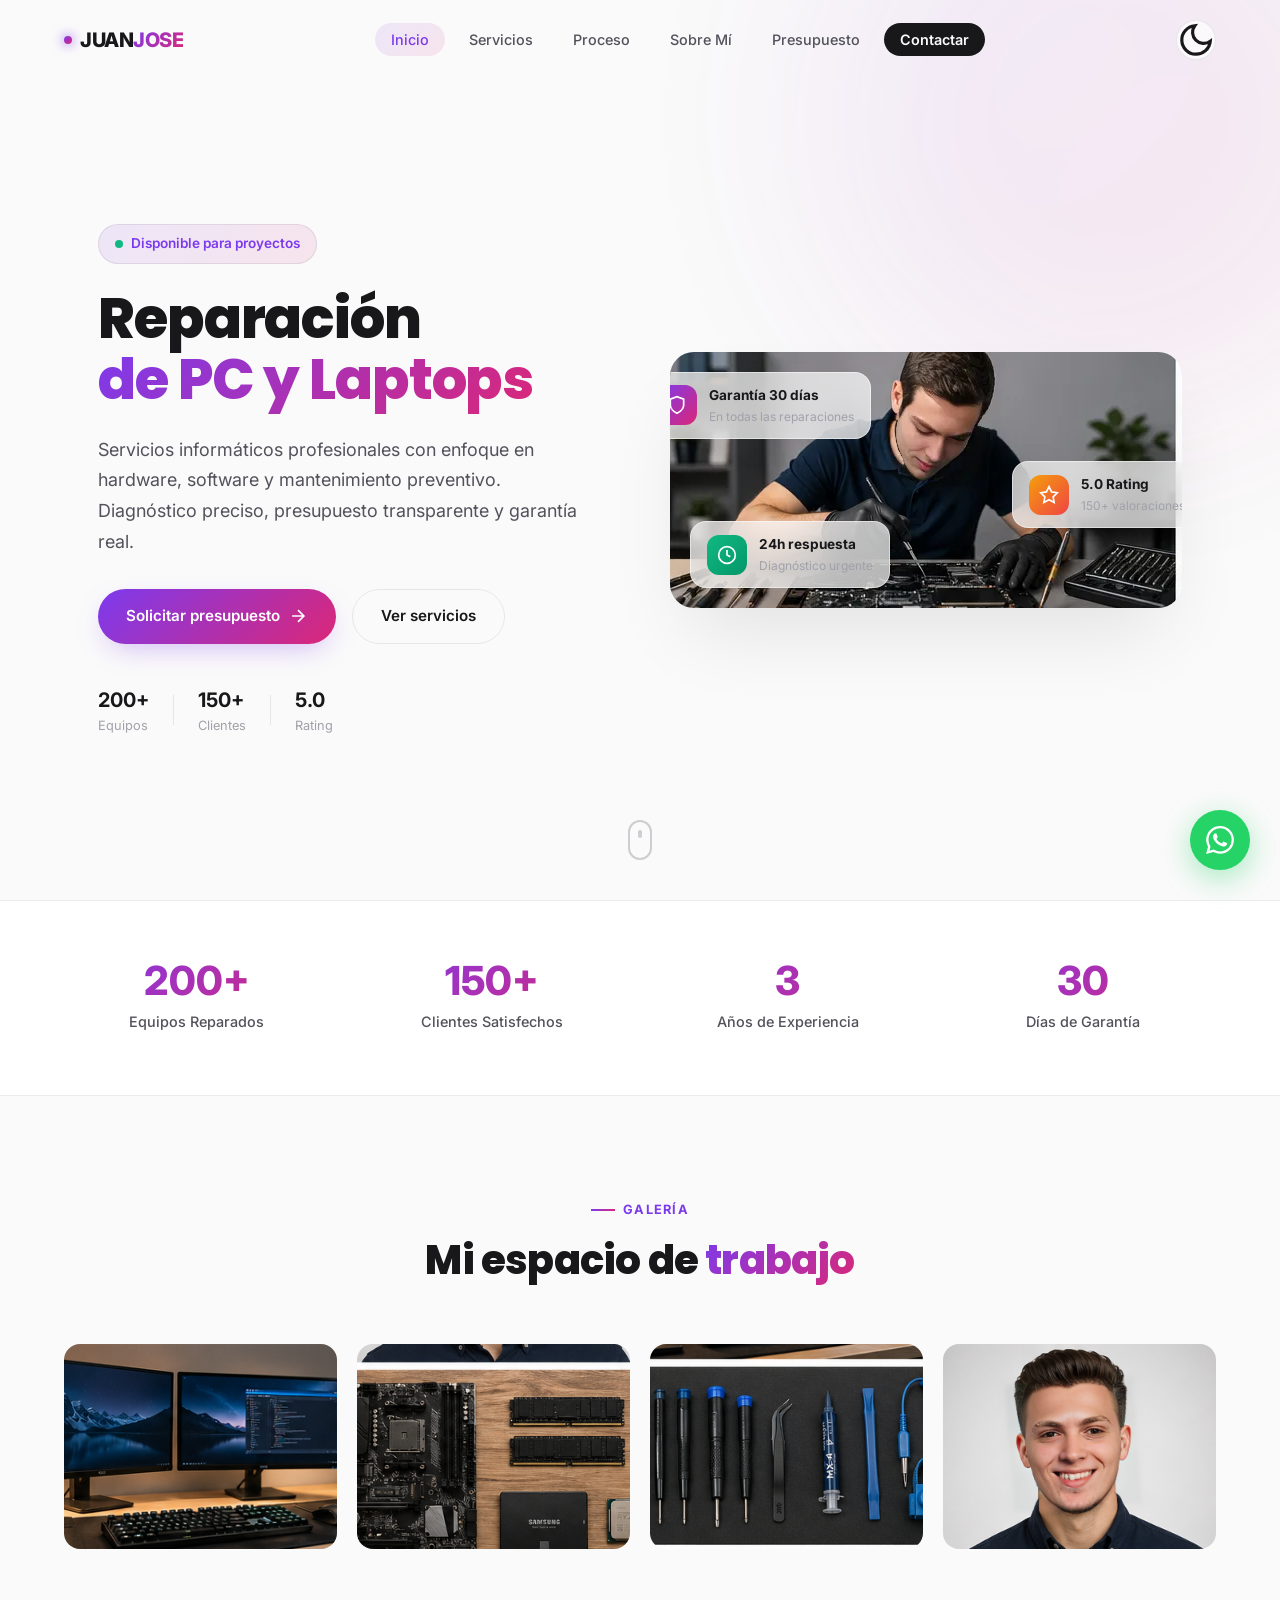
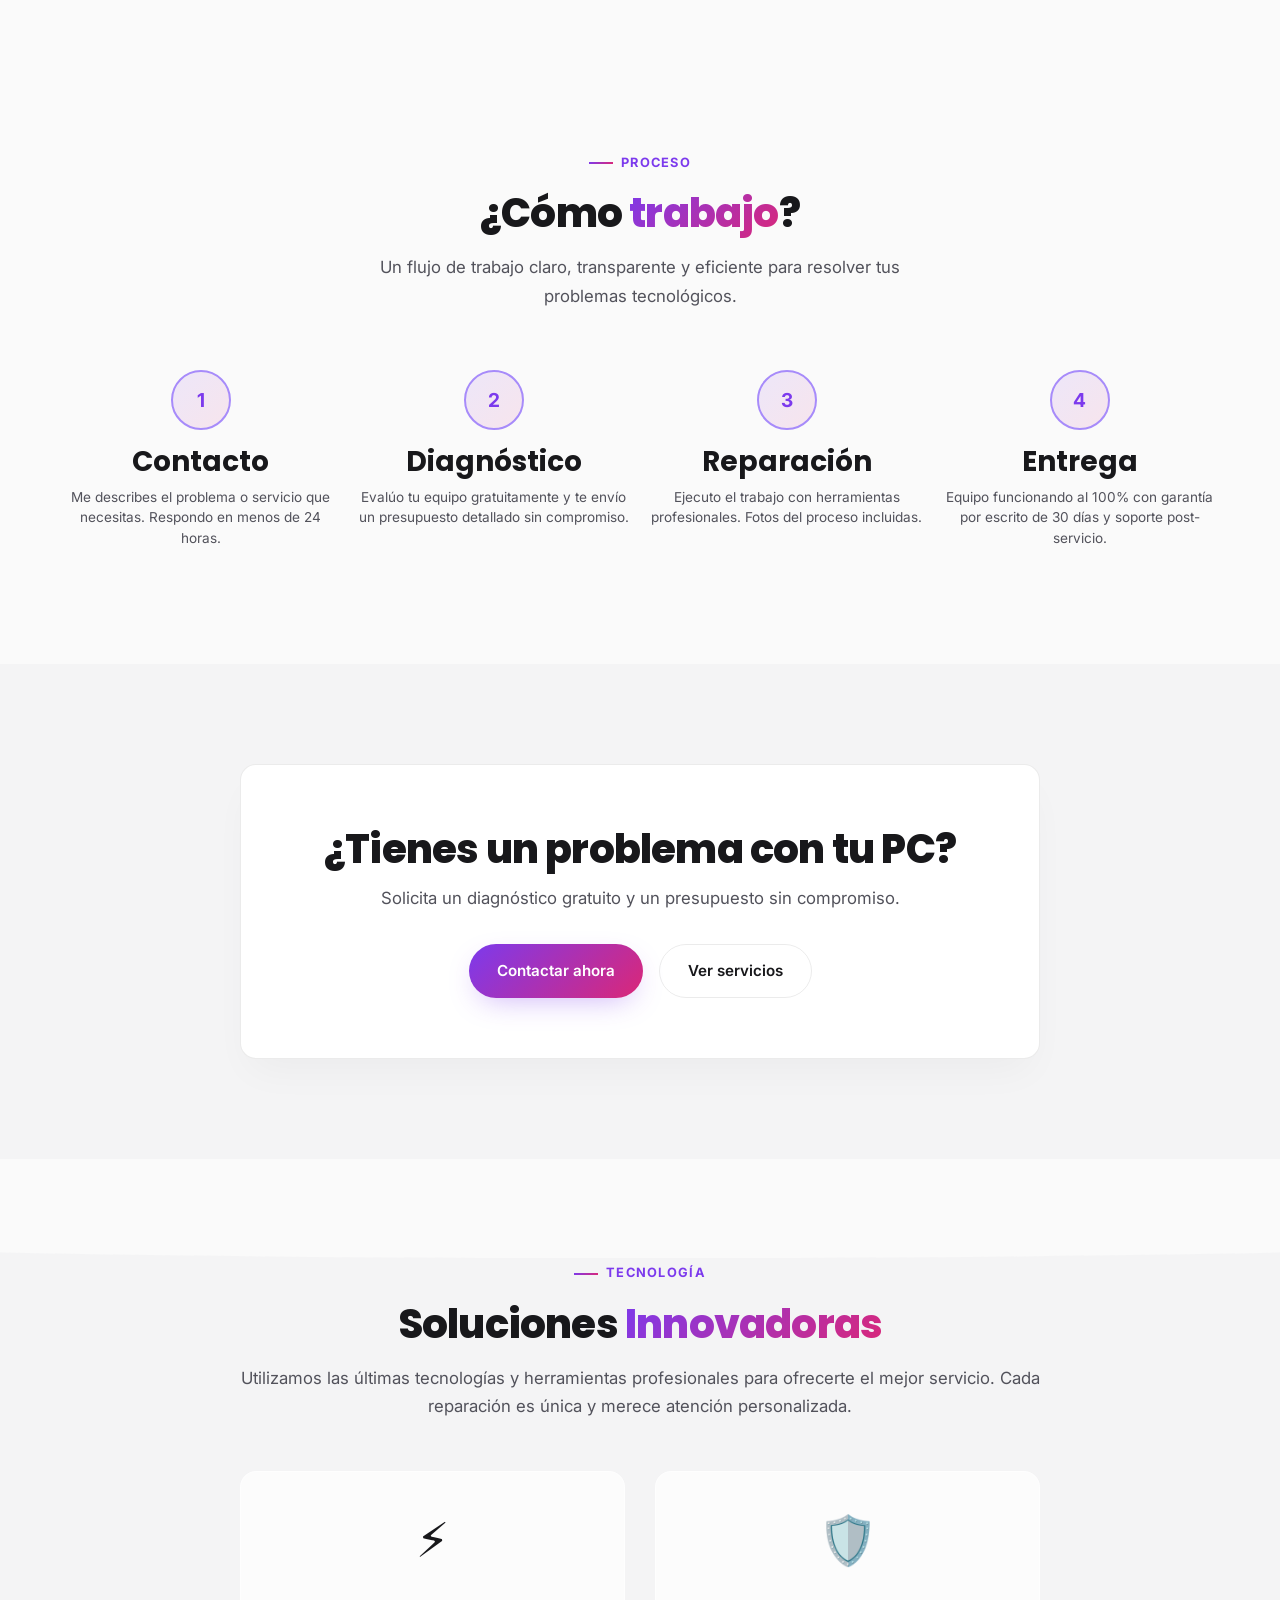
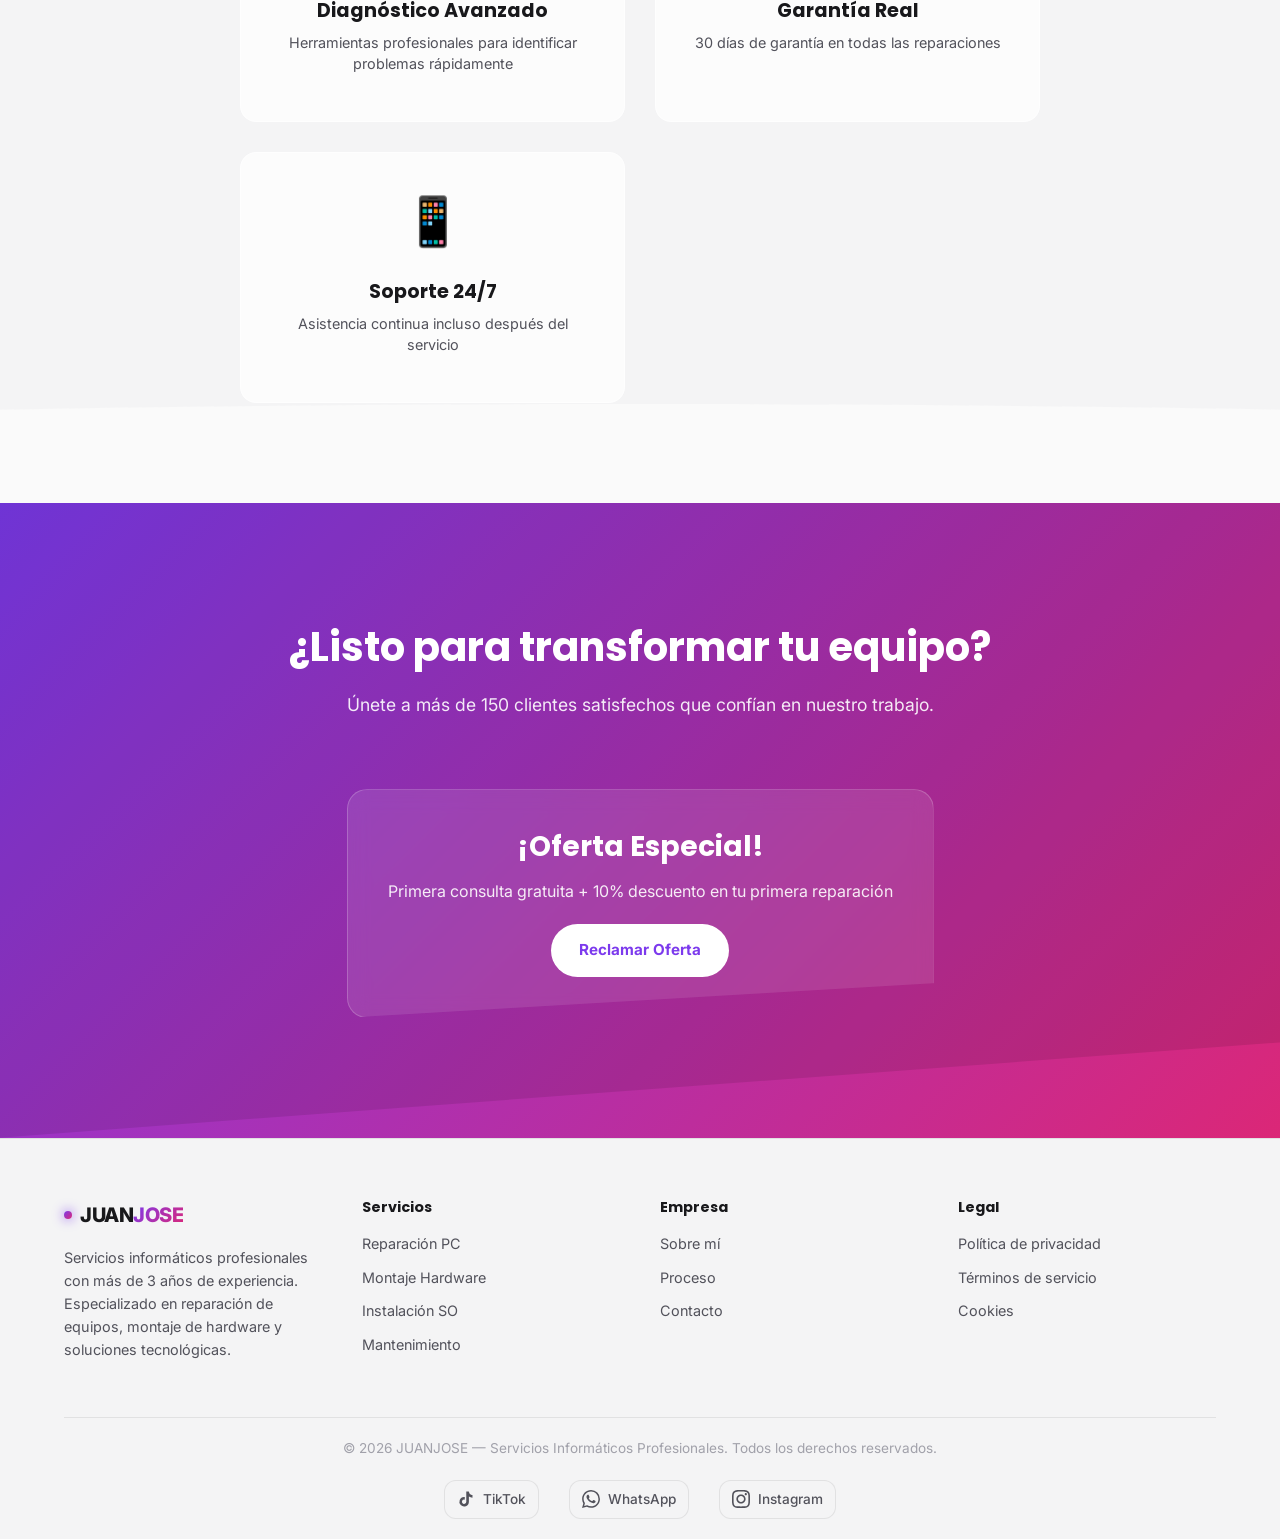
==== commit 1091948e: "Fix: Corregir contadores y problemas de checkboxes - Contadores muestran valores finales en lugar de" ====
--- a/index.html
+++ b/index.html
@@ -97,19 +97,19 @@
     <section class="stats-section">
         <div class="container stats-grid">
             <div class="stat-item" data-target="200">
-                <span class="stat-number">0</span>
+                <span class="stat-number">200+</span>
                 <span class="stat-label">Equipos Reparados</span>
             </div>
             <div class="stat-item" data-target="150">
-                <span class="stat-number">0</span>
+                <span class="stat-number">150+</span>
                 <span class="stat-label">Clientes Satisfechos</span>
             </div>
             <div class="stat-item" data-target="3">
-                <span class="stat-number">0</span>
+                <span class="stat-number">3</span>
                 <span class="stat-label">Años de Experiencia</span>
             </div>
             <div class="stat-item" data-target="30">
-                <span class="stat-number">0</span>
+                <span class="stat-number">30</span>
                 <span class="stat-label">Días de Garantía</span>
             </div>
         </div>
--- a/styles.css
+++ b/styles.css
@@ -1461,6 +1461,28 @@
 
 .checkbox-label .checkmark {
     margin-top: 2px;
+}
+
+/* Estado checked para checkboxes regulares */
+.checkbox-label input:checked ~ .checkmark {
+    border-color: var(--accent);
+    background: var(--accent);
+}
+
+.checkbox-label input:checked ~ .checkmark::after {
+    transform: scale(1);
+    background: white;
+}
+
+/* Clase adicional para cuando JS actualiza el estado */
+.checkmark.checked {
+    border-color: var(--accent);
+    background: var(--accent);
+}
+
+.checkmark.checked::after {
+    transform: scale(1);
+    background: white;
 }
 
 .checkbox-label a {
